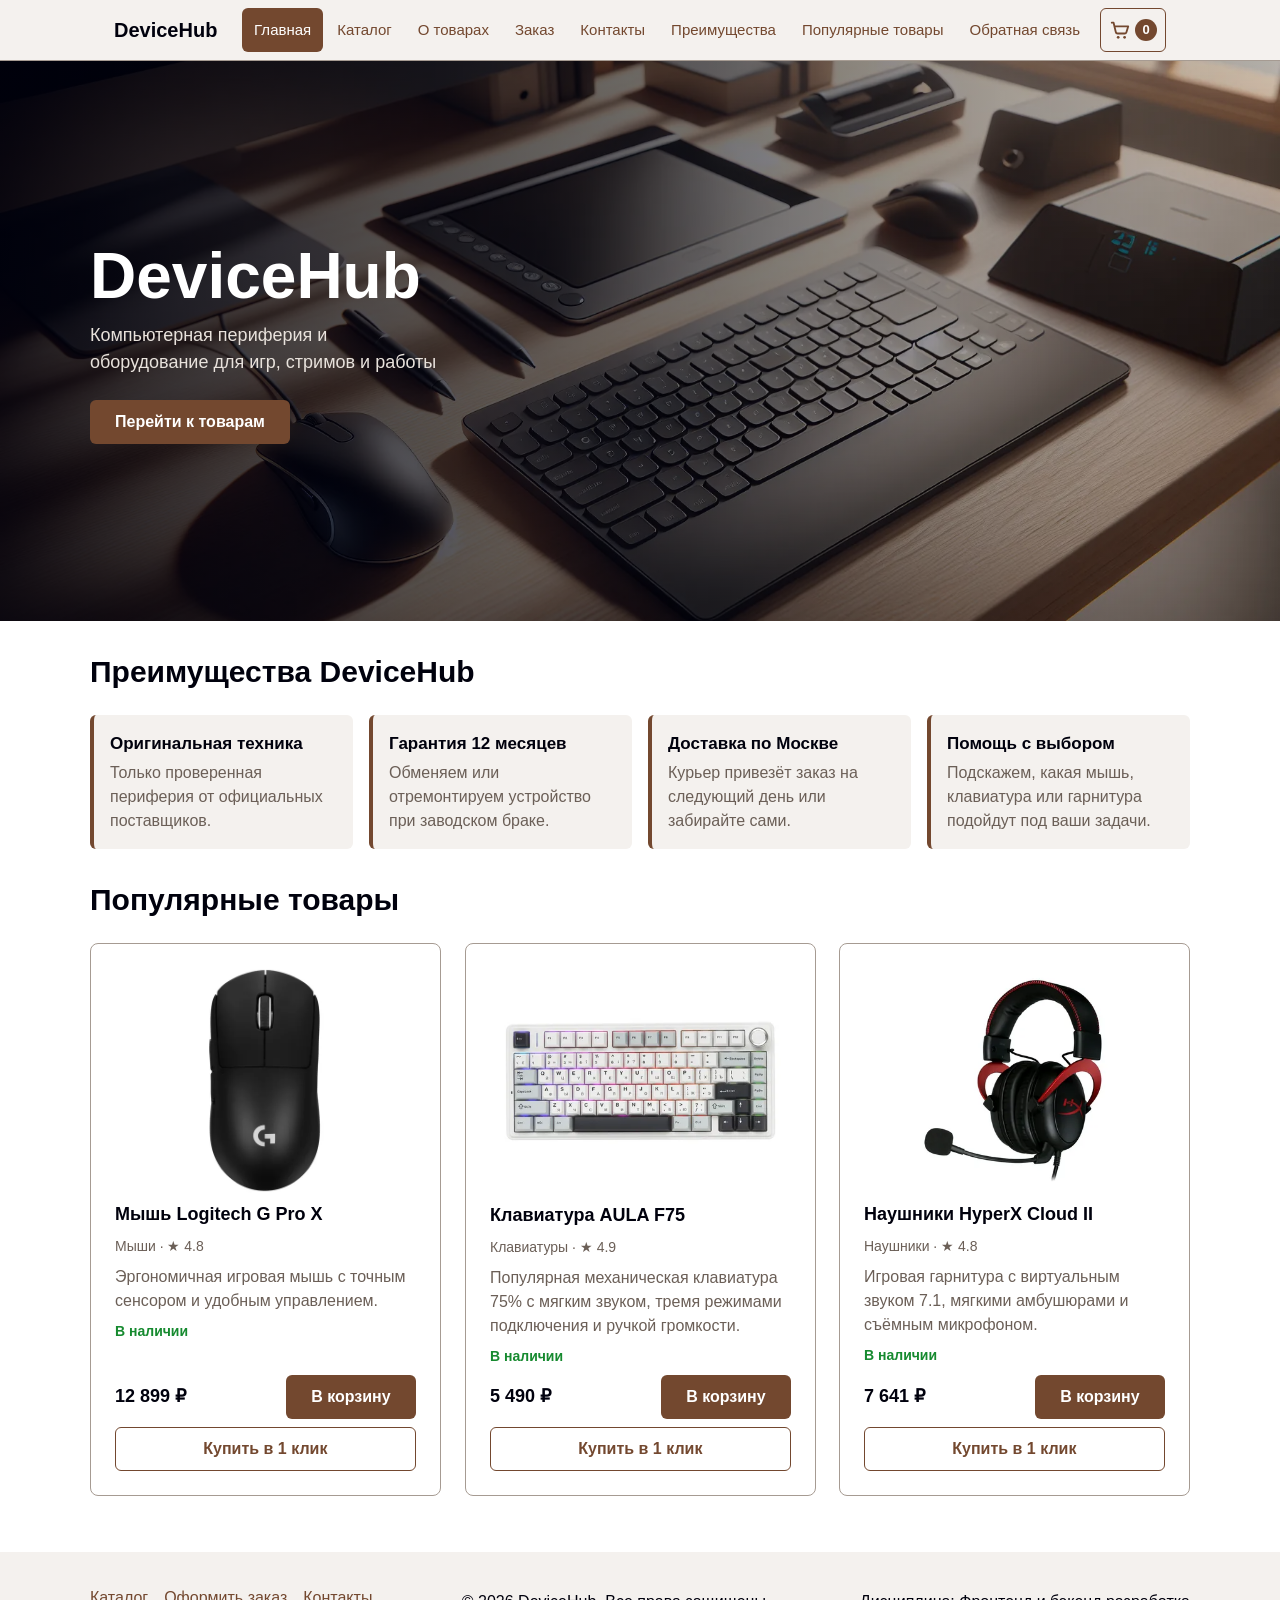
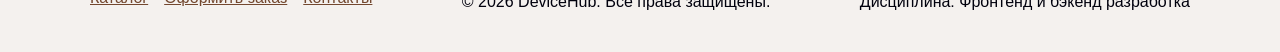
==== index.html @ 19a1bcf5 "feat: add cart page with quantity change, removal and header counter" ====
<!DOCTYPE html>
<html lang="ru">
<head>
  <meta charset="UTF-8">
  <meta name="viewport" content="width=device-width, initial-scale=1.0">
  <meta name="description" content="DeviceHub — интернет-магазин компьютерной периферии: мыши, клавиатуры, наушники и микрофоны с доставкой по Москве.">
  <meta name="color-scheme" content="light dark">
  <title>DeviceHub — компьютерная периферия</title>
  <link rel="stylesheet" href="css/style.css">
  <link rel="stylesheet" href="css/responsive.css">
  <script>document.documentElement.classList.add('js');</script>
  <script src="js/data.js" defer></script>
  <script src="js/storage.js" defer></script>
  <script src="js/utils.js" defer></script>
  <script src="js/cart.js" defer></script>
  <script src="js/catalog.js" defer></script>
  <script src="js/validation.js" defer></script>
  <script src="js/modal.js" defer></script>
  <script src="js/main.js" defer></script>
</head>

<body>
  <a class="skip-link" href="#main">Перейти к основному содержимому</a>

  <header class="site-header">
    <div class="site-header__inner">
      <a class="site-header__logo" href="index.html">DeviceHub</a>

      <div class="site-header__actions">
        <a class="header-cart" href="cart.html" aria-label="Корзина">
          <svg class="header-cart__icon" width="22" height="22" viewBox="0 0 24 24" aria-hidden="true" focusable="false">
            <path d="M3 4h2l2.4 10.2a2 2 0 0 0 2 1.6h7.7a2 2 0 0 0 1.9-1.4L21 8H6.2" fill="none" stroke="currentColor" stroke-width="2" stroke-linecap="round" stroke-linejoin="round"/>
            <circle cx="10" cy="20" r="1.5" fill="currentColor"/>
            <circle cx="17" cy="20" r="1.5" fill="currentColor"/>
          </svg>
          <span class="header-cart__text">Корзина</span>
          <span class="header-cart__count" data-cart-count>0</span>
        </a>
      </div>

      <button
        class="nav-toggle"
        type="button"
        aria-expanded="false"
        aria-controls="site-nav"
      >
        <span class="nav-toggle__icon" aria-hidden="true"></span>
        <span class="nav-toggle__text">Меню</span>
      </button>

      <nav class="site-nav" id="site-nav" aria-label="Основная навигация">
        <ul class="site-nav__list">
          <li class="site-nav__item">
            <a class="site-nav__link" href="index.html" aria-current="page">Главная</a>
          </li>
          <li class="site-nav__item">
            <a class="site-nav__link" href="catalog.html">Каталог</a>
          </li>
          <li class="site-nav__item">
            <a class="site-nav__link" href="product.html">О товарах</a>
          </li>
          <li class="site-nav__item">
            <a class="site-nav__link" href="order.html">Заказ</a>
          </li>
          <li class="site-nav__item">
            <a class="site-nav__link" href="contacts.html">Контакты</a>
          </li>
          <li class="site-nav__item">
            <a class="site-nav__link" href="index.html#advantages">Преимущества</a>
          </li>
          <li class="site-nav__item">
            <a class="site-nav__link" href="index.html#popular">Популярные товары</a>
          </li>
          <li class="site-nav__item">
            <a class="site-nav__link" href="contacts.html#feedback">Обратная связь</a>
          </li>
        </ul>
      </nav>
    </div>
  </header>

  <main id="main" tabindex="-1">
    <section class="hero" aria-labelledby="hero-title">
      <picture class="hero__media">
        <source media="(min-width: 1280px)" srcset="images/hero-1792.webp">
        <source media="(min-width: 768px)" srcset="images/hero-1280.webp">
        <img
          src="images/hero-768.webp"
          width="768"
          height="439"
          alt=""
          fetchpriority="high"
        >
      </picture>

      <div class="hero__inner">
        <h1 class="hero__title" id="hero-title">DeviceHub</h1>
        <p class="hero__text">Компьютерная периферия и оборудование для игр, стримов и работы</p>
        <a class="button button--primary hero__button" href="#popular">Перейти к товарам</a>
      </div>
    </section>

    <section class="section" id="advantages" aria-labelledby="advantages-title">
      <h2 id="advantages-title">Преимущества DeviceHub</h2>
      <ul class="advantages">
        <li class="advantages__item">
          <h3 class="advantages__title">Оригинальная техника</h3>
          <p class="advantages__text">Только проверенная периферия от официальных поставщиков.</p>
        </li>
        <li class="advantages__item">
          <h3 class="advantages__title">Гарантия 12 месяцев</h3>
          <p class="advantages__text">Обменяем или отремонтируем устройство при заводском браке.</p>
        </li>
        <li class="advantages__item">
          <h3 class="advantages__title">Доставка по Москве</h3>
          <p class="advantages__text">Курьер привезёт заказ на следующий день или забирайте сами.</p>
        </li>
        <li class="advantages__item">
          <h3 class="advantages__title">Помощь с выбором</h3>
          <p class="advantages__text">Подскажем, какая мышь, клавиатура или гарнитура подойдут под ваши задачи.</p>
        </li>
      </ul>
    </section>

    <section class="section" id="popular" aria-labelledby="popular-title">
      <h2 id="popular-title">Популярные товары</h2>
      <ul class="products-grid" data-popular-container></ul>
      <noscript>
        <p>Для вывода товаров включите JavaScript. Все товары есть в <a href="catalog.html">каталоге</a>.</p>
      </noscript>
    </section>

    <p class="success-message" id="success-message" role="status" hidden>
      Заявка успешно отправлена! Мы свяжемся с вами для подтверждения.
    </p>
  </main>

  <footer class="site-footer">
    <div class="site-footer__inner">
      <nav aria-label="Навигация в подвале">
        <ul class="site-footer__nav">
          <li><a href="catalog.html">Каталог</a></li>
          <li><a href="order.html">Оформить заказ</a></li>
          <li><a href="contacts.html">Контакты</a></li>
        </ul>
      </nav>
      <p>&copy; 2026 DeviceHub. Все права защищены.</p>
      <p>Дисциплина: Фронтенд и бэкенд разработка</p>
    </div>
  </footer>

  <dialog class="order-dialog" id="order-dialog" aria-labelledby="order-dialog-title">
    <div class="order-dialog__header">
      <h2 class="order-dialog__title" id="order-dialog-title">Оформление заявки</h2>
      <button class="order-dialog__close" type="button" data-close-dialog aria-label="Закрыть окно заявки">&times;</button>
    </div>
    <p class="order-dialog__product" id="order-dialog-product" aria-live="polite"></p>

    <form class="order-form" id="order-form" action="#" method="post" novalidate>
      <input id="selected-product" name="selected-product" type="hidden">
      <div class="order-form__grid">
        <div class="order-form__field">
          <label class="order-form__label" for="dlg-name">Имя <span class="order-form__required" aria-hidden="true">*</span></label>
          <input class="order-form__input" id="dlg-name" name="name" type="text" minlength="2" autocomplete="given-name" required>
        </div>
        <div class="order-form__field">
          <label class="order-form__label" for="dlg-email">E-mail <span class="order-form__required" aria-hidden="true">*</span></label>
          <input class="order-form__input" id="dlg-email" name="email" type="email" placeholder="example@mail.ru" autocomplete="email" required>
        </div>
        <div class="order-form__field">
          <label class="order-form__label" for="dlg-phone">Телефон <span class="order-form__required" aria-hidden="true">*</span></label>
          <input class="order-form__input" id="dlg-phone" name="phone" type="tel" inputmode="tel" placeholder="+7 (900) 000-00-00" pattern="^\+7 \(\d{3}\) \d{3}-\d{2}-\d{2}$" autocomplete="tel" aria-describedby="dlg-phone-hint" required>
          <small class="order-form__hint" id="dlg-phone-hint">Формат: +7 (900) 000-00-00</small>
        </div>
        <div class="order-form__field">
          <label class="order-form__label" for="dlg-date">Дата связи</label>
          <input class="order-form__input" id="dlg-date" name="date" type="date">
        </div>
        <div class="order-form__field order-form__field--wide">
          <label class="order-form__label" for="dlg-topic">Тема заявки <span class="order-form__required" aria-hidden="true">*</span></label>
          <select class="order-form__select" id="dlg-topic" name="topic" required>
            <option value="">Выберите тему</option>
            <option value="product">Заказ товара</option>
            <option value="consultation">Консультация</option>
            <option value="delivery">Доставка</option>
          </select>
        </div>
        <div class="order-form__field order-form__field--wide">
          <label class="order-form__label" for="dlg-comment">Комментарий</label>
          <textarea class="order-form__textarea" id="dlg-comment" name="comment" rows="4" placeholder="Укажите дополнительную информацию"></textarea>
        </div>
        <div class="order-form__field order-form__field--checkbox order-form__field--wide">
          <label class="order-form__label order-form__label--checkbox" for="dlg-agreement">
            <input class="order-form__checkbox" id="dlg-agreement" name="agreement" type="checkbox" required>
            <span>Я согласен на обработку персональных данных</span>
          </label>
        </div>
      </div>
      <div class="order-form__actions">
        <button class="button button--secondary" type="button" data-close-dialog>Закрыть</button>
        <button class="button button--primary" type="submit">Отправить заявку</button>
      </div>
    </form>
  </dialog>
</body>
</html>
---- css/style.css ----
/* ===============================
   1. Переменные проекта
   =============================== */
:root {
  --color-bg: #ffffff;
  --color-text: #00010D;
  --color-muted: #6b5f57;         
  --color-primary: #73482F;        
  --color-primary-dark: #40241A;
  --color-on-primary: #ffffff;
  --color-border: #A69B92;          
  --color-border-strong: #7f746c;   
  --color-surface: #f4f1ee;
  --color-surface-accent: #ebe5df;
  --color-media-bg: #ffffff;        
  --color-dark: #00010D;
  --color-danger: #b00020;
  --color-success: #168a2f;
  --color-success-bg: #eefaf0;
  --color-focus: #73482F;
  --color-white: #ffffff;

  --space-xs: 4px;
  --space-sm: 8px;
  --space-md: 16px;
  --space-lg: 24px;
  --space-xl: 32px;
  --space-2xl: 48px;

  --radius-sm: 6px;
  --radius-md: 8px;
  --radius-lg: 12px;

  --container-width: 1100px;
  --page-padding: var(--space-md);
  --header-offset: 72px;
  --tap-size: 44px;                 

  --font-size-base: 16px;
  --font-size-h1: clamp(1.75rem, 1.2rem + 2.6vw, 2.75rem);
  --font-size-h2: clamp(1.35rem, 1.1rem + 1.2vw, 1.875rem);
  --font-size-hero: clamp(2.25rem, 1.4rem + 4.5vw, 4rem);
}

/* ===============================
   2. Базовые стили
   =============================== */
*,
*::before,
*::after {
  box-sizing: border-box;
}

html {
  scroll-behavior: smooth;
  scroll-padding-top: var(--header-offset);
  -webkit-text-size-adjust: 100%;
  text-size-adjust: 100%;
}

body {
  margin: 0;
  min-height: 100vh;
  display: flex;
  flex-direction: column;
  font-family: Arial, sans-serif;
  font-size: var(--font-size-base);
  line-height: 1.5;
  color: var(--color-text);
  background-color: var(--color-bg);
  overflow-wrap: break-word;
}

img,
video {
  max-width: 100%;
  height: auto;
}

h1 {
  font-size: var(--font-size-h1);
  line-height: 1.2;
}

h2 {
  font-size: var(--font-size-h2);
  line-height: 1.25;
}

main {
  flex: 1 0 auto;
  padding: var(--page-padding);
}

main:focus {
  outline: none;
}

.visually-hidden {
  position: absolute !important;
  width: 1px;
  height: 1px;
  margin: -1px;
  padding: 0;
  overflow: hidden;
  clip: rect(0 0 0 0);
  white-space: nowrap;
  border: 0;
}

/* ===============================
   3. Ссылка пропуска навигации
   =============================== */
.skip-link {
  position: absolute;
  top: var(--space-sm);
  left: var(--space-sm);
  z-index: 100;
  padding: var(--space-sm) var(--space-md);
  color: var(--color-on-primary);
  background-color: var(--color-primary);
  border-radius: var(--radius-sm);
  transform: translateY(-200%);
  transition: transform 0.2s ease;
}

.skip-link:focus {
  color: var(--color-on-primary);
  transform: translateY(0);
}

/* ===============================
   4. Шапка и навигация
   =============================== */
.site-header {
  position: sticky;
  top: 0;
  z-index: 10;
  background-color: var(--color-surface);
  border-bottom: 1px solid var(--color-border);
}

.site-header__inner {
  max-width: var(--container-width);
  margin: 0 auto;
  padding: var(--space-sm) var(--page-padding);
  display: flex;
  flex-wrap: wrap;
  align-items: center;
  justify-content: space-between;
  gap: var(--space-sm);
}

.site-header__logo {
  display: inline-flex;
  align-items: center;
  min-height: var(--tap-size);
  font-size: 1.25rem;
  font-weight: 700;
  color: var(--color-text);
  text-decoration: none;
}

.nav-toggle {
  display: none;
  align-items: center;
  gap: var(--space-sm);
  min-width: var(--tap-size);
  min-height: var(--tap-size);
  padding: var(--space-sm) var(--space-md);
  border: 1px solid var(--color-primary);
  border-radius: var(--radius-sm);
  font: inherit;
  color: var(--color-primary);
  background-color: transparent;
  cursor: pointer;
}

.js .nav-toggle {
  display: inline-flex;
}

.nav-toggle__icon,
.nav-toggle__icon::before,
.nav-toggle__icon::after {
  display: block;
  width: 20px;
  height: 2px;
  background-color: currentColor;
  border-radius: 2px;
  transition: transform 0.2s ease, opacity 0.2s ease;
}

.nav-toggle__icon {
  position: relative;
}

.nav-toggle__icon::before,
.nav-toggle__icon::after {
  content: "";
  position: absolute;
  left: 0;
}

.nav-toggle__icon::before {
  top: -6px;
}

.nav-toggle__icon::after {
  top: 6px;
}

.nav-toggle[aria-expanded="true"] .nav-toggle__icon {
  background-color: transparent;
}

.nav-toggle[aria-expanded="true"] .nav-toggle__icon::before {
  transform: translateY(6px) rotate(45deg);
}

.nav-toggle[aria-expanded="true"] .nav-toggle__icon::after {
  transform: translateY(-6px) rotate(-45deg);
}

.site-nav {
  flex-basis: 100%;
}

.js .site-nav {
  display: none;
}

.js .site-nav--open {
  display: block;
}

.site-nav__list {
  display: flex;
  flex-direction: column;
  gap: var(--space-xs);
  margin: 0;
  padding: 0 0 var(--space-sm);
  list-style: none;
}

.site-nav__item {
  margin: 0;
}

.site-nav__link {
  display: flex;
  align-items: center;
  min-height: var(--tap-size);
  padding: var(--space-sm) var(--space-md);
  color: var(--color-primary);
  text-decoration: none;
  border-radius: var(--radius-sm);
}

.site-nav__link:hover {
  color: var(--color-on-primary);
  background-color: var(--color-primary);
}

.site-nav__link--active,
.site-nav__link[aria-current="page"] {
  color: var(--color-on-primary);
  background-color: var(--color-primary);
}

/* ===============================
   5. Общие элементы интерфейса
   =============================== */
a {
  color: var(--color-primary);
}

a:hover {
  color: var(--color-primary-dark);
}

a:focus-visible,
button:focus-visible,
input:focus-visible,
select:focus-visible,
textarea:focus-visible,
summary:focus-visible,
[tabindex]:focus-visible {
  outline: 3px solid var(--color-focus);
  outline-offset: 3px;
}

.button {
  display: inline-flex;
  align-items: center;
  justify-content: center;
  min-height: var(--tap-size);
  padding: var(--space-sm) var(--space-lg);
  border: 1px solid transparent;
  border-radius: var(--radius-sm);
  font: inherit;
  font-weight: 700;
  text-align: center;
  text-decoration: none;
  cursor: pointer;
}

.button--primary {
  color: var(--color-on-primary);
  background-color: var(--color-primary);
}

.button--primary:hover {
  color: var(--color-on-primary);
  background-color: var(--color-primary-dark);
}

.button--secondary {
  color: var(--color-primary);
  background-color: transparent;
  border-color: var(--color-primary);
}

.button--secondary:hover {
  color: var(--color-on-primary);
  background-color: var(--color-primary);
}

.button:disabled,
.button--disabled {
  opacity: 0.6;
  cursor: not-allowed;
}

.section {
  max-width: var(--container-width);
  margin: 0 auto var(--space-xl);
}

.section h2,
.section h1 {
  margin-top: 0;
}

.section__lead {
  max-width: 65ch;
  color: var(--color-muted);
}

:target {
  outline: 2px dashed var(--color-primary);
  outline-offset: 4px;
}

/* ===============================
   6. Хлебные крошки
   =============================== */
.breadcrumbs {
  max-width: var(--container-width);
  margin: 0 auto var(--space-md);
  font-size: 14px;
  color: var(--color-muted);
}

.breadcrumbs__list {
  display: flex;
  flex-wrap: wrap;
  gap: var(--space-xs);
  margin: 0;
  padding: 0;
  list-style: none;
}

.breadcrumbs__item + .breadcrumbs__item::before {
  content: "/";
  margin-right: var(--space-xs);
  color: var(--color-muted);
}

.breadcrumbs__link {
  color: var(--color-primary);
}

/* ===============================
   7. Hero-блок
   =============================== */
.hero {
  position: relative;
  isolation: isolate;
  display: flex;
  flex-direction: column;
  justify-content: center;
  align-items: flex-start;
  min-height: 360px;
  margin: calc(-1 * var(--page-padding)) calc(-1 * var(--page-padding)) var(--space-xl);
  padding: var(--space-xl) var(--page-padding);
  overflow: hidden;
  color: var(--color-white);
  background-color: var(--color-dark);
}

.hero__media,
.hero__media img {
  position: absolute;
  inset: 0;
  z-index: -2;
  width: 100%;
  height: 100%;
}

.hero__media img {
  object-fit: cover;
  object-position: center;
}

.hero::after {
  content: "";
  position: absolute;
  inset: 0;
  z-index: -1;
  background: linear-gradient(180deg, rgba(0, 1, 13, 0.82) 0%, rgba(0, 1, 13, 0.6) 100%);
}

.hero__inner {
  width: 100%;
  max-width: var(--container-width);
  margin: 0 auto;
}

.hero__title {
  margin: 0 0 var(--space-sm);
  font-size: var(--font-size-hero);
  color: var(--color-white);
}

.hero__text {
  max-width: 36ch;
  margin: 0 0 var(--space-lg);
  font-size: 1.125rem;
  color: #e8e2dc;
}

.hero__button {
  width: 100%;
}

/* ===============================
   8. Преимущества
   =============================== */
.advantages {
  display: grid;
  grid-template-columns: 1fr;
  gap: var(--space-md);
  margin: 0;
  padding: 0;
  list-style: none;
}

.advantages__item {
  padding: var(--space-md);
  border-left: 4px solid var(--color-primary);
  border-radius: var(--radius-sm);
  background-color: var(--color-surface);
}

.advantages__title {
  margin: 0 0 var(--space-xs);
  font-size: 1.0625rem;
}

.advantages__text {
  margin: 0;
  color: var(--color-muted);
}

/* ===============================
   9. Карточки товаров
   =============================== */
.products-grid {
  display: grid;
  grid-template-columns: 1fr;
  gap: var(--space-lg);
  margin: 0;
  padding: 0;
  list-style: none;
}

.products-grid__item {
  display: flex;
  min-width: 0;
}

.product-card {
  display: flex;
  flex-direction: column;
  gap: var(--space-sm);
  width: 100%;
  min-width: 0;
  padding: var(--space-md);
  border: 1px solid var(--color-border);
  border-radius: var(--radius-md);
  background-color: var(--color-bg);
}

.product-card:hover {
  border-color: var(--color-primary);
}

.product-card--featured {
  border-color: var(--color-primary);
}

.product-card--discount {
  border-color: var(--color-danger);
}

.product-card__image {
  display: block;
  width: 100%;
  height: auto;
  aspect-ratio: 4 / 3;
  object-fit: contain;
  border-radius: var(--radius-md);
  background-color: var(--color-media-bg);
}

.product-card__title {
  margin: 0;
  font-size: 1.125rem;
  color: var(--color-text);
  overflow-wrap: anywhere;
}

.product-card__description {
  margin: 0;
  color: var(--color-muted);
  overflow-wrap: anywhere;
}

.product-card__price {
  margin: 0;
  font-size: 1.125rem;
  font-weight: 700;
}

.product-card--discount .product-card__price {
  color: var(--color-danger);
}

.product-card__button {
  width: 100%;
  margin-top: auto;
}

.product-card__link {
  color: inherit;
  text-decoration: none;
}

.product-card__link:hover {
  color: var(--color-primary);
  text-decoration: underline;
}

.product-card__meta {
  margin: 0;
  font-size: 0.875rem;
  color: var(--color-muted);
}

.product-card__status {
  margin: 0;
  font-size: 0.875rem;
  font-weight: 700;
  color: var(--color-success);
}

.product-card__status--out {
  color: var(--color-danger);
}

/* ===============================
   10. Каталог
   =============================== */
.catalog-layout {
  max-width: var(--container-width);
  margin: 0 auto var(--space-xl);
  display: grid;
  grid-template-columns: minmax(0, 1fr);
  grid-template-areas:
    "filters"
    "products";
  gap: var(--space-lg);
}

.catalog-filters {
  grid-area: filters;
  min-width: 0;
  border: 1px solid var(--color-border);
  border-radius: var(--radius-md);
  background-color: var(--color-surface);
}

.catalog-filters__summary {
  display: flex;
  align-items: center;
  justify-content: space-between;
  min-height: var(--tap-size);
  padding: var(--space-sm) var(--space-md);
  font-size: 1.125rem;
  font-weight: 700;
  cursor: pointer;
  list-style: none;
}

.catalog-filters__summary::-webkit-details-marker {
  display: none;
}

.catalog-filters__summary::after {
  content: "+";
  font-size: 1.5rem;
  line-height: 1;
}

.catalog-filters[open] .catalog-filters__summary::after {
  content: "−";
}

.catalog-filters__body {
  padding: 0 var(--space-md) var(--space-md);
}

.catalog-products {
  grid-area: products;
  min-width: 0;
}

.catalog-products h2 {
  margin-top: 0;
}

.filters-form {
  display: grid;
  grid-template-columns: minmax(0, 1fr);
  gap: var(--space-md);
}

.filters-form fieldset {
  min-width: 0;
  margin: 0;
  padding: var(--space-md);
  border: 1px solid var(--color-border);
  border-radius: var(--radius-sm);
}

.filters-form legend {
  padding: 0 var(--space-xs);
  font-weight: 700;
}

.catalog-controls__group {
  min-width: 0;
}

.catalog-controls__label {
  display: block;
  margin-bottom: var(--space-xs);
  font-weight: 700;
}

.catalog-controls__input,
.catalog-controls__select {
  width: 100%;
  min-height: var(--tap-size);
  padding: 8px 10px;
  border: 1px solid var(--color-border-strong);
  border-radius: var(--radius-sm);
  font: inherit;
  font-size: 16px;
  color: var(--color-text);
  background-color: var(--color-bg);
}

.catalog-controls__input:hover,
.catalog-controls__select:hover {
  border-color: var(--color-primary);
}

.catalog-summary {
  margin: var(--space-sm) 0 0;
  font-weight: 700;
}

.catalog-count {
  margin: 0 0 var(--space-md);
  color: var(--color-muted);
}

.catalog-empty {
  padding: var(--space-lg);
  border: 1px dashed var(--color-border-strong);
  border-radius: var(--radius-md);
  text-align: center;
  background-color: var(--color-surface);
}

.catalog-empty[hidden] {
  display: none;
}

.catalog-empty__text {
  margin: 0;
  font-weight: 700;
}

/* ===============================
   11. Страница товара
   =============================== */
.product-details {
  max-width: var(--container-width);
  margin: 0 auto var(--space-xl);
}

.product-details__card {
  display: grid;
  grid-template-columns: minmax(0, 1fr);
  gap: var(--space-lg);
  padding: var(--space-md);
  border: 1px solid var(--color-border);
  border-radius: var(--radius-lg);
  background-color: var(--color-bg);
}

.product-details__media {
  display: flex;
  align-items: flex-start;
  justify-content: center;
  padding: var(--space-md);
  border-radius: var(--radius-md);
  background-color: var(--color-media-bg);
}

.product-details__image {
  display: block;
  width: 100%;
  max-width: 340px;
  height: auto;
  aspect-ratio: 1 / 1;
  object-fit: contain;
}

.product-details__content {
  min-width: 0;
}

.product-details__title {
  margin-top: 0;
  overflow-wrap: anywhere;
}

.product-details__description {
  color: var(--color-muted);
}

.product-details__price {
  font-size: 1.25rem;
  font-weight: 700;
}

.product-details__button {
  width: 100%;
  margin-top: var(--space-md);
}

/* ===============================
   12. Таблицы
   =============================== */

.table-wrapper {
  max-width: 100%;
  overflow-x: auto;
  -webkit-overflow-scrolling: touch;
  padding: 1px; 
}

.table-wrapper:focus-visible {
  outline: 3px solid var(--color-focus);
  outline-offset: 3px;
}

.product-specs {
  width: 100%;
  margin-top: var(--space-lg);
  border-collapse: collapse;
}

.product-specs caption {
  margin-bottom: var(--space-sm);
  font-weight: 700;
  text-align: left;
}

.product-specs th,
.product-specs td {
  padding: var(--space-sm);
  border: 1px solid var(--color-border);
  text-align: left;
  vertical-align: top;
}

.product-specs th {
  width: 40%;
  background-color: var(--color-surface);
}

.compare-table {
  width: 100%;
  min-width: 640px;
  border-collapse: collapse;
}

.compare-table caption {
  margin-bottom: var(--space-sm);
  font-weight: 700;
  text-align: left;
}

.compare-table th,
.compare-table td {
  padding: var(--space-sm) var(--space-md);
  border: 1px solid var(--color-border);
  text-align: left;
  vertical-align: top;
}

.compare-table thead th {
  color: var(--color-on-primary);
  background-color: var(--color-primary);
}

.compare-table tbody th {
  background-color: var(--color-surface);
}

/* ===============================
   13. Формы
   =============================== */
.order-form__field {
  min-width: 0;
  margin-bottom: var(--space-md);
}

.order-form__label {
  display: block;
  margin-bottom: var(--space-xs);
  font-weight: 700;
}

.order-form__required {
  color: var(--color-danger);
}

.order-form__input,
.order-form__select,
.order-form__textarea {
  width: 100%;
  min-height: var(--tap-size);
  padding: 10px 12px;
  border: 1px solid var(--color-border-strong);
  border-radius: var(--radius-sm);
  font: inherit;
  font-size: 16px;   
  color: var(--color-text);
  background-color: var(--color-bg);
}

.order-form__textarea {
  resize: vertical;
}

.order-form__input:hover,
.order-form__select:hover,
.order-form__textarea:hover {
  border-color: var(--color-primary);
}

.order-form__hint {
  display: block;
  margin-top: var(--space-xs);
  color: var(--color-muted);
}

.order-form__field--checkbox {
  display: flex;
  align-items: center;
}

.order-form__label--checkbox {
  display: flex;
  align-items: flex-start;
  gap: var(--space-sm);
  margin-bottom: 0;
  font-weight: 400;
  cursor: pointer;
}

.order-form__checkbox {
  flex-shrink: 0;
  width: 22px;
  height: 22px;
  margin: 1px 0 0;
  accent-color: var(--color-primary);
}


.order-form__actions {
  display: flex;
  flex-direction: column-reverse;
  gap: var(--space-sm);
  margin-top: var(--space-lg);
}

.order-form__actions .button {
  width: 100%;
}

.order-form--page,
.order-form--card {
  max-width: 760px;
  margin: 0 auto;
  padding: var(--space-md);
  border: 1px solid var(--color-border);
  border-radius: var(--radius-lg);
  background-color: var(--color-surface);
}

.order-form__fieldset {
  min-width: 0;
  margin: 0 0 var(--space-md);
  padding: 0;
  border: 0;
}

.order-form__legend {
  margin-bottom: var(--space-md);
  padding: 0;
  font-size: 1.125rem;
  font-weight: 700;
}

[aria-invalid="true"] {
  border-color: var(--color-danger);
  box-shadow: 0 0 0 1px var(--color-danger);
}

.form-error {
  margin: var(--space-xs) 0 0;
  font-size: 0.875rem;
  font-weight: 700;
  color: var(--color-danger);
}

.form-error:empty {
  display: none;
}

.form-message {
  margin: 0 0 var(--space-md);
  font-weight: 700;
}

.form-message:empty {
  display: none;
}

.form-message--error {
  color: var(--color-danger);
}

/* ===============================
   14. Модальное окно
   =============================== */
.order-dialog {
  width: min(100% - 24px, 560px);
  max-height: calc(100dvh - 24px);
  padding: var(--space-md);
  overflow-y: auto;
  border: none;
  border-radius: var(--radius-lg);
  color: var(--color-text);
  background-color: var(--color-bg);
}

.order-dialog::backdrop {
  background-color: rgba(0, 0, 0, 0.6);
}

.order-dialog__header {
  display: flex;
  align-items: flex-start;
  justify-content: space-between;
  gap: var(--space-md);
}

.order-dialog__title {
  margin: 0 0 var(--space-md);
}

.order-dialog__close {
  flex-shrink: 0;
  width: var(--tap-size);
  height: var(--tap-size);
  padding: 0;
  border: 1px solid var(--color-border-strong);
  border-radius: 50%;
  font-size: 1.5rem;
  line-height: 1;
  color: var(--color-text);
  background-color: transparent;
  cursor: pointer;
}

.order-dialog__product {
  margin: 0 0 var(--space-md);
  color: var(--color-muted);
}

.success-message {
  max-width: var(--container-width);
  margin: var(--space-lg) auto;
  padding: var(--space-md);
  border-left: 4px solid var(--color-success);
  color: var(--color-text);
  background-color: var(--color-success-bg);
}

.success-message[hidden] {
  display: none;
}

/* ===============================
   15. Контакты
   =============================== */
.contacts-layout {
  max-width: var(--container-width);
  margin: 0 auto var(--space-xl);
  display: grid;
  grid-template-columns: minmax(0, 1fr);
  gap: var(--space-lg);
}

.contacts-card {
  min-width: 0;
  padding: var(--space-md);
  border: 1px solid var(--color-border);
  border-radius: var(--radius-lg);
}

.contacts-card h2 {
  margin-top: 0;
}

.contacts-list {
  display: grid;
  gap: var(--space-md);
  margin: 0;
}

.contacts-list__term {
  font-weight: 700;
}

.contacts-list__value {
  margin: 0;
  overflow-wrap: anywhere;
}

.contacts-list__value a {
  display: inline-flex;
  align-items: center;
  min-height: var(--tap-size);
}

/* ===============================
   16. Подвал
   =============================== */
.site-footer {
  padding: var(--space-lg) var(--page-padding);
  background-color: var(--color-surface);
}

.site-footer__inner {
  max-width: var(--container-width);
  margin: 0 auto;
  display: flex;
  flex-direction: column;
  gap: var(--space-xs);
}

.site-footer__inner p {
  margin: 0;
}

.site-footer__nav {
  display: flex;
  flex-wrap: wrap;
  gap: 0 var(--space-md);
  margin: 0 0 var(--space-sm);
  padding: 0;
  list-style: none;
}

.site-footer__nav a {
  display: inline-flex;
  align-items: center;
  min-height: var(--tap-size);
}

/* ===============================
   17. Шапка: корзина и действия
   =============================== */
.site-header__actions {
  display: flex;
  align-items: center;
  gap: var(--space-sm);
  margin-left: auto;
}

.header-cart {
  position: relative;
  display: inline-flex;
  align-items: center;
  gap: var(--space-xs);
  min-height: var(--tap-size);
  padding: var(--space-xs) var(--space-sm);
  border: 1px solid var(--color-primary);
  border-radius: var(--radius-sm);
  color: var(--color-primary);
  font-weight: 700;
  text-decoration: none;
}

.header-cart:hover,
.header-cart[aria-current="page"] {
  color: var(--color-on-primary);
  background-color: var(--color-primary);
}

.header-cart__icon {
  flex-shrink: 0;
}

.header-cart__text {
  position: absolute;
  width: 1px;
  height: 1px;
  overflow: hidden;
  clip: rect(0 0 0 0);
  white-space: nowrap;
}

.header-cart__count {
  min-width: 22px;
  padding: 0 6px;
  border-radius: 11px;
  font-size: 0.8125rem;
  line-height: 22px;
  text-align: center;
  color: var(--color-on-primary);
  background-color: var(--color-primary);
}

.header-cart:hover .header-cart__count,
.header-cart[aria-current="page"] .header-cart__count {
  color: var(--color-primary);
  background-color: var(--color-on-primary);
}

/* ===============================
   18. Уведомления
   =============================== */
.toast {
  position: fixed;
  left: 50%;
  bottom: var(--space-lg);
  z-index: 50;
  width: max-content;
  max-width: calc(100% - 32px);
  margin: 0;
  padding: var(--space-sm) var(--space-md);
  border-radius: var(--radius-md);
  font-weight: 700;
  color: var(--color-on-primary);
  background-color: var(--color-primary-dark);
  box-shadow: 0 6px 20px rgba(0, 0, 0, 0.25);
  opacity: 0;
  pointer-events: none;
  transform: translate(-50%, 12px);
  transition: opacity 0.2s ease, transform 0.2s ease;
}

.toast:empty {
  display: none;
}

.toast--visible {
  opacity: 1;
  transform: translate(-50%, 0);
}

.product-card__quick {
  width: 100%;
}

/* ===============================
   19. Корзина
   =============================== */
.cart-empty {
  padding: var(--space-xl) var(--space-lg);
  border: 1px dashed var(--color-border-strong);
  border-radius: var(--radius-md);
  text-align: center;
  background-color: var(--color-surface);
}

.cart-empty[hidden],
.cart-content[hidden] {
  display: none;
}

.cart-empty__title {
  margin: 0 0 var(--space-sm);
  font-size: 1.25rem;
  font-weight: 700;
}

.cart-empty__text {
  margin: 0 0 var(--space-md);
  color: var(--color-muted);
}

.cart-content {
  display: grid;
  gap: var(--space-lg);
}

.cart-list {
  display: grid;
  gap: var(--space-md);
  margin: 0;
  padding: 0;
  list-style: none;
}

.cart-item {
  display: grid;
  grid-template-columns: 72px minmax(0, 1fr);
  grid-template-areas:
    "image info"
    "quantity total"
    "remove remove";
  align-items: center;
  gap: var(--space-sm) var(--space-md);
  padding: var(--space-md);
  border: 1px solid var(--color-border);
  border-radius: var(--radius-md);
}

.cart-item__image {
  grid-area: image;
  width: 72px;
  height: 72px;
  object-fit: contain;
  border-radius: var(--radius-sm);
  background-color: var(--color-media-bg);
}

.cart-item__info {
  grid-area: info;
  min-width: 0;
}

.cart-item__title {
  margin: 0 0 var(--space-xs);
  font-size: 1rem;
}

.cart-item__link {
  color: var(--color-text);
  text-decoration: none;
}

.cart-item__link:hover {
  color: var(--color-primary);
  text-decoration: underline;
}

.cart-item__price {
  margin: 0;
  color: var(--color-muted);
}

.cart-item__total {
  grid-area: total;
  margin: 0;
  font-size: 1.125rem;
  font-weight: 700;
  text-align: right;
}

.cart-item__remove {
  grid-area: remove;
  justify-self: start;
  min-height: var(--tap-size);
  padding: var(--space-xs) 0;
  border: none;
  font: inherit;
  color: var(--color-danger);
  text-decoration: underline;
  background: none;
  cursor: pointer;
}

.quantity {
  grid-area: quantity;
  display: inline-flex;
  align-items: center;
  width: max-content;
  border: 1px solid var(--color-border-strong);
  border-radius: var(--radius-sm);
}

.quantity__button {
  width: var(--tap-size);
  height: var(--tap-size);
  border: none;
  font: inherit;
  font-size: 1.25rem;
  color: var(--color-primary);
  background: none;
  cursor: pointer;
}

.quantity__button:disabled {
  opacity: 0.4;
  cursor: not-allowed;
}

.quantity__input {
  width: 48px;
  height: var(--tap-size);
  border: none;
  border-inline: 1px solid var(--color-border);
  font: inherit;
  font-size: 16px;
  text-align: center;
  color: var(--color-text);
  background-color: var(--color-bg);
  -moz-appearance: textfield;
  appearance: textfield;
}

.quantity__input::-webkit-inner-spin-button,
.quantity__input::-webkit-outer-spin-button {
  margin: 0;
  -webkit-appearance: none;
}

.cart-summary {
  align-self: start;
  padding: var(--space-md);
  border: 1px solid var(--color-border);
  border-radius: var(--radius-md);
  background-color: var(--color-surface);
}

.cart-summary__title {
  margin: 0 0 var(--space-md);
  font-size: 1.25rem;
}

.cart-summary__list {
  margin: 0 0 var(--space-md);
}

.cart-summary__row {
  display: flex;
  justify-content: space-between;
  gap: var(--space-md);
  padding: var(--space-xs) 0;
}

.cart-summary__row dt,
.cart-summary__row dd {
  margin: 0;
}

.cart-summary__row dd {
  font-weight: 700;
  text-align: right;
}

.cart-summary__row--total {
  margin-top: var(--space-xs);
  padding-top: var(--space-sm);
  border-top: 1px solid var(--color-border);
  font-size: 1.25rem;
}

.cart-summary__button {
  width: 100%;
  margin-top: var(--space-sm);
}
---- css/responsive.css ----
/* ===============================
   480px+ — крупный смартфон
   =============================== */
@media (min-width: 480px) {
  .hero__button {
    width: auto;
  }

  .advantages {
    grid-template-columns: repeat(2, minmax(0, 1fr));
  }

  .order-form__actions {
    flex-direction: row;
    flex-wrap: wrap;
    justify-content: flex-end;
  }

  .order-form__actions .button {
    width: auto;
  }

  .product-details__button {
    width: auto;
  }
}

/* ===============================
   768px+ — планшет
   =============================== */
@media (min-width: 768px) {
  :root {
    --page-padding: var(--space-lg);
  }

  .hero {
    min-height: 440px;
    padding-block: var(--space-2xl);
  }

  .hero::after {
    background: linear-gradient(90deg, rgba(0, 1, 13, 0.85) 0%, rgba(0, 1, 13, 0.55) 55%, rgba(64, 36, 26, 0.25) 100%);
  }


  .products-grid {
    grid-template-columns: repeat(2, minmax(0, 1fr));
  }

  .product-card {
    padding: var(--space-lg);
  }


  .product-details__card {
    grid-template-columns: minmax(0, 280px) minmax(0, 1fr);
    gap: var(--space-xl);
    padding: var(--space-lg);
  }


  .order-form--page,
  .order-form--card {
    padding: var(--space-lg);
  }

  .order-form__grid {
    display: grid;
    grid-template-columns: repeat(2, minmax(0, 1fr));
    column-gap: var(--space-lg);
  }

  .order-form__field--wide {
    grid-column: 1 / -1;
  }

  .order-dialog {
    padding: var(--space-lg);
  }

 
  .filters-form {
    grid-template-columns: repeat(3, minmax(0, 1fr));
    align-items: end;
  }

  .filters-form .button {
    grid-column: 1 / -1;
    justify-self: start;
    width: auto;
  }

 
  .cart-item {
    grid-template-columns: 96px minmax(0, 1fr) auto 110px auto;
    grid-template-areas: "image info quantity total remove";
  }

  .cart-item__image {
    width: 96px;
    height: 96px;
  }

  .cart-item__remove {
    justify-self: end;
  }

  .contacts-layout {
    grid-template-columns: minmax(0, 2fr) minmax(0, 3fr);
    align-items: start;
  }

  .contacts-card {
    padding: var(--space-lg);
  }


  .site-footer__inner {
    flex-direction: row;
    flex-wrap: wrap;
    justify-content: space-between;
    align-items: center;
    column-gap: var(--space-lg);
  }

  .site-footer__nav {
    flex-basis: 100%;
  }
}

/* ===============================
   1024px+ — desktop
   =============================== */
@media (min-width: 1024px) {
  :root {
    --header-offset: 80px;
  }

 
  .js .nav-toggle {
    display: none;
  }

  .site-nav,
  .js .site-nav {
    display: block;
    flex-basis: auto;
  }

  .site-header__inner {
    flex-wrap: nowrap;
    padding-block: var(--space-sm);
  }

  .site-nav {
    order: 1;
    margin-left: auto;
  }

  .site-header__actions {
    order: 2;
    margin-left: 0;
  }

  .cart-content {
    grid-template-columns: minmax(0, 1fr) 300px;
    align-items: start;
  }

  .cart-summary {
    position: sticky;
    top: calc(var(--header-offset) + var(--space-md));
  }

  .site-nav__list {
    flex-direction: row;
    flex-wrap: wrap;
    justify-content: flex-end;
    padding: 0;
    gap: 2px;
  }

  .site-nav__link {
    padding: var(--space-xs) 10px;
    font-size: 15px;
  }

  .hero {
    min-height: 500px;
  }

  .advantages {
    grid-template-columns: repeat(4, minmax(0, 1fr));
  }

  .products-grid {
    grid-template-columns: repeat(3, minmax(0, 1fr));
  }

  
  .catalog-layout {
    grid-template-columns: 260px minmax(0, 1fr);
    grid-template-areas: "filters products";
    align-items: start;
  }


  .catalog-filters {
    position: sticky;
    top: calc(var(--header-offset) + var(--space-md));
  }

  .filters-form {
    grid-template-columns: minmax(0, 1fr);
  }

  .filters-form .button {
    width: 100%;
  }


  .catalog-products .products-grid {
    grid-template-columns: repeat(2, minmax(0, 1fr));
  }

  .product-details__card {
    grid-template-columns: minmax(0, 360px) minmax(0, 1fr);
  }
}

/* ===============================
   1280px+ — широкий desktop
   =============================== */
@media (min-width: 1280px) {
  .site-nav__link {
    padding: var(--space-sm) 12px;
  }

  .catalog-products .products-grid {
    grid-template-columns: repeat(3, minmax(0, 1fr));
  }

  .hero {
    min-height: 560px;
  }
}

/* ===============================
   Низкий экран (телефон в альбомной ориентации):
   шапка не закрепляется, чтобы не съедать высоту
   =============================== */
@media (max-height: 500px) and (orientation: landscape) {
  .site-header {
    position: static;
  }

  html {
    scroll-padding-top: 0;
  }

  .hero {
    min-height: 0;
  }

  .catalog-filters {
    position: static;
  }
}

/* ===============================
   Доработка: фильтр каталога на desktop всегда раскрыт
   (на мобильном он свёрнут в <details>)
   =============================== */
@media (min-width: 1024px) {
  .catalog-filters__summary {
    pointer-events: none;
    cursor: default;
  }

  .catalog-filters__summary::after {
    display: none;
  }
}

/* ===============================
   Доработка: таблица сравнения в виде карточек на мобильном.
   Каждая строка становится карточкой, подписи колонок берутся
   из атрибута data-label.
   =============================== */
@media (max-width: 599px) {
  .compare-table {
    min-width: 0;
  }

  .compare-table thead {
    position: absolute;
    width: 1px;
    height: 1px;
    overflow: hidden;
    clip: rect(0 0 0 0);
    white-space: nowrap;
  }

  .compare-table,
  .compare-table tbody,
  .compare-table tr,
  .compare-table th,
  .compare-table td {
    display: block;
    width: 100%;
  }

  .compare-table caption {
    display: block;
    width: 100%;
  }

  .compare-table tr {
    margin-bottom: var(--space-md);
    border: 1px solid var(--color-border);
    border-radius: var(--radius-md);
    overflow: hidden;
  }

  .compare-table th,
  .compare-table td {
    border: 0;
    border-bottom: 1px solid var(--color-surface-accent);
  }

  .compare-table tbody th {
    color: var(--color-on-primary);
    background-color: var(--color-primary);
  }

  .compare-table td {
    display: grid;
    grid-template-columns: minmax(0, 2fr) minmax(0, 3fr);
    gap: var(--space-sm);
  }

  .compare-table td::before {
    content: attr(data-label);
    font-weight: 700;
    color: var(--color-muted);
  }

  .compare-table td:last-child {
    border-bottom: 0;
  }
}

/* ===============================
   Доработка: container queries — карточка товара
   перестраивается по ширине своей колонки, а не всего экрана
   =============================== */
.products-grid__item {
  container-type: inline-size;
  container-name: card;
}

@container card (min-width: 300px) {
  .product-card__footer {
    display: flex;
    align-items: center;
    justify-content: space-between;
    gap: var(--space-sm);
    margin-top: auto;
  }

  .product-card__footer .product-card__button {
    width: auto;
    margin-top: 0;
  }
}

/* ===============================
   Доработка: тёмная тема по настройке системы
   =============================== */
@media (prefers-color-scheme: dark) {
  :root {
    color-scheme: dark;
    --color-bg: #1a1412;
    --color-text: #f2ece7;
    --color-muted: #b8aca3;
    --color-primary: #d9b49b;
    --color-primary-dark: #f0d4c0;
    --color-on-primary: #1a1412;
    --color-border: #5a4d45;
    --color-border-strong: #8f8178;
    --color-surface: #231b18;
    --color-surface-accent: #2e2420;
    --color-media-bg: #ffffff;
    --color-danger: #ff8a8a;
    --color-success: #6fd38a;
    --color-success-bg: #17301e;
    --color-focus: #f0d4c0;
  }

  .order-dialog::backdrop {
    background-color: rgba(0, 0, 0, 0.75);
  }
}

/* ===============================
   Доработка: уменьшение анимаций по настройке системы
   =============================== */
@media (prefers-reduced-motion: reduce) {
  html {
    scroll-behavior: auto;
  }

  *,
  *::before,
  *::after {
    transition-duration: 0.01ms !important;
    animation-duration: 0.01ms !important;
    animation-iteration-count: 1 !important;
  }
}

/* ===============================
   Доработка: режим повышенной контрастности (Windows)
   =============================== */
@media (forced-colors: active) {
  .button,
  .nav-toggle,
  .product-card {
    border: 1px solid ButtonText;
  }
}
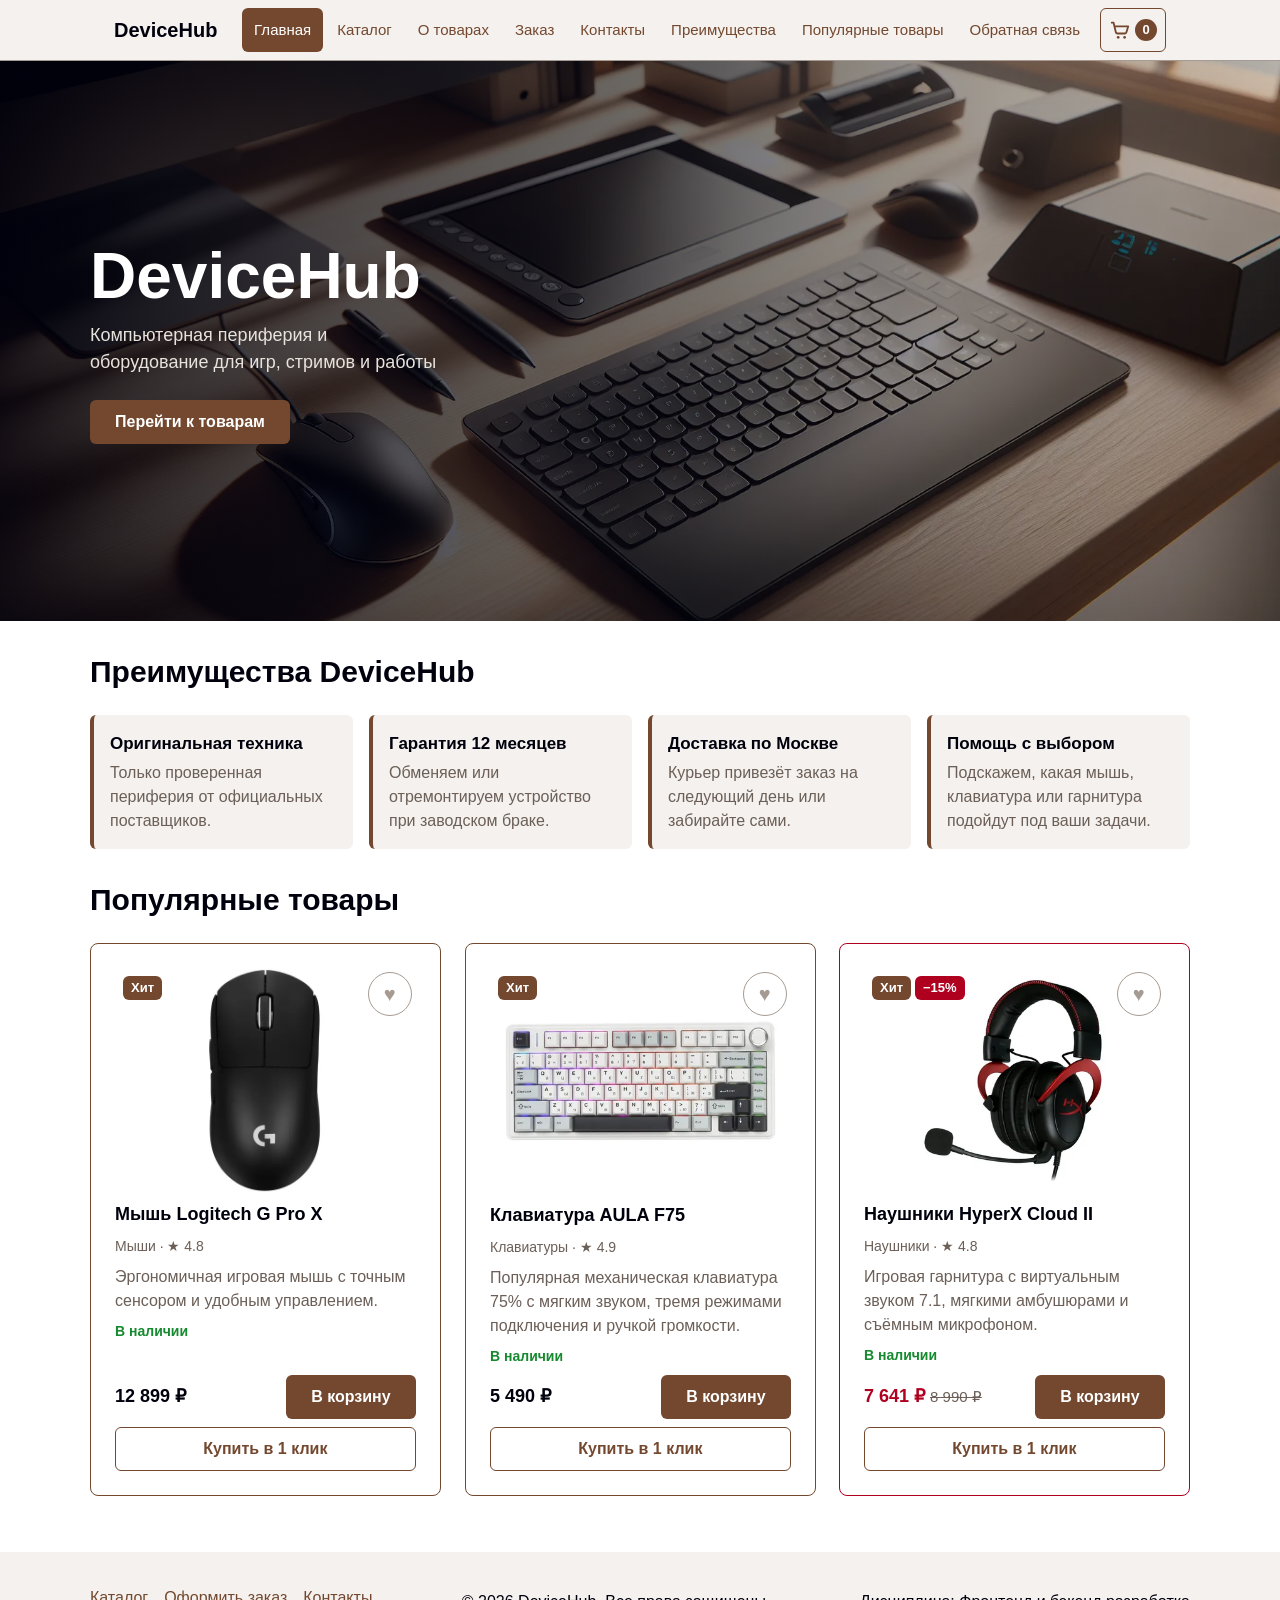
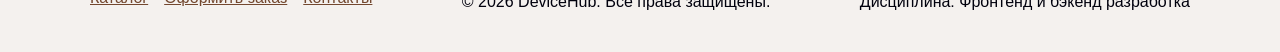
==== commit 694b06d9: "feat: add favorites, product badges and old price on cards" ====
--- a/index.html
+++ b/index.html
@@ -12,6 +12,7 @@
   <script src="js/data.js" defer></script>
   <script src="js/storage.js" defer></script>
   <script src="js/utils.js" defer></script>
+  <script src="js/favorites.js" defer></script>
   <script src="js/cart.js" defer></script>
   <script src="js/catalog.js" defer></script>
   <script src="js/validation.js" defer></script>
--- a/css/style.css
+++ b/css/style.css
@@ -1408,8 +1408,175 @@
   font-size: 1.25rem;
 }
 
+.cart-summary__row[hidden] {
+  display: none;
+}
+
+.cart-summary__row--discount dd {
+  color: var(--color-success);
+}
+
+.promo-form {
+  margin-bottom: var(--space-md);
+}
+
+.promo-form__label {
+  display: block;
+  margin-bottom: var(--space-xs);
+  font-weight: 700;
+}
+
+.promo-form__row {
+  display: flex;
+  gap: var(--space-sm);
+}
+
+.promo-form__input {
+  flex: 1;
+  min-width: 0;
+  min-height: var(--tap-size);
+  padding: 8px 10px;
+  border: 1px solid var(--color-border-strong);
+  border-radius: var(--radius-sm);
+  font: inherit;
+  font-size: 16px;
+  text-transform: uppercase;
+  color: var(--color-text);
+  background-color: var(--color-bg);
+}
+
+.promo-form__input::placeholder {
+  text-transform: none;
+}
+
+.promo-form__button {
+  padding-inline: var(--space-md);
+}
+
+.promo-form__message {
+  margin: var(--space-xs) 0 0;
+  font-size: 0.875rem;
+  font-weight: 700;
+  color: var(--color-success);
+}
+
+.promo-form__message:empty {
+  display: none;
+}
+
+.promo-form__message--error {
+  color: var(--color-danger);
+}
+
+.promo-form__remove {
+  min-height: 32px;
+  padding: 0;
+  border: none;
+  font: inherit;
+  font-size: 0.875rem;
+  color: var(--color-primary);
+  text-decoration: underline;
+  background: none;
+  cursor: pointer;
+}
+
+.promo-form__remove[hidden] {
+  display: none;
+}
+
 .cart-summary__button {
   width: 100%;
   margin-top: var(--space-sm);
 }
 
+/* ===============================
+   20. Карточка товара: метки, избранное, старая цена
+   =============================== */
+.product-card__media {
+  position: relative;
+}
+
+.product-card__badges {
+  position: absolute;
+  top: var(--space-sm);
+  left: var(--space-sm);
+  display: flex;
+  flex-wrap: wrap;
+  gap: var(--space-xs);
+  margin: 0;
+  padding: 0;
+  list-style: none;
+}
+
+.badge {
+  padding: 2px var(--space-sm);
+  border-radius: var(--radius-sm);
+  font-size: 0.8125rem;
+  font-weight: 700;
+  color: #ffffff;
+}
+
+.badge--popular {
+  background-color: #73482F;
+}
+
+.badge--discount {
+  background-color: #b00020;
+}
+
+.product-card--out .product-card__image {
+  opacity: 0.55;
+}
+
+.favorite-button {
+  position: absolute;
+  top: var(--space-xs);
+  right: var(--space-xs);
+  display: inline-flex;
+  align-items: center;
+  justify-content: center;
+  width: var(--tap-size);
+  height: var(--tap-size);
+  padding: 0;
+  border: 1px solid #A69B92;
+  border-radius: 50%;
+  font-size: 1.25rem;
+  line-height: 1;
+  color: #A69B92;
+  background-color: rgba(255, 255, 255, 0.9);
+  cursor: pointer;
+}
+
+.favorite-button:hover {
+  color: #b00020;
+  border-color: #b00020;
+}
+
+.favorite-button--active {
+  color: #ffffff;
+  border-color: #b00020;
+  background-color: #b00020;
+}
+
+.favorite-button--active:hover {
+  color: #ffffff;
+}
+
+.product-card__price-current {
+  font-weight: 700;
+}
+
+.product-card__price-old {
+  font-size: 0.9375rem;
+  font-weight: 400;
+  color: var(--color-muted);
+}
+
+.favorites-empty {
+  color: var(--color-muted);
+}
+
+.favorites-empty[hidden] {
+  display: none;
+}
+
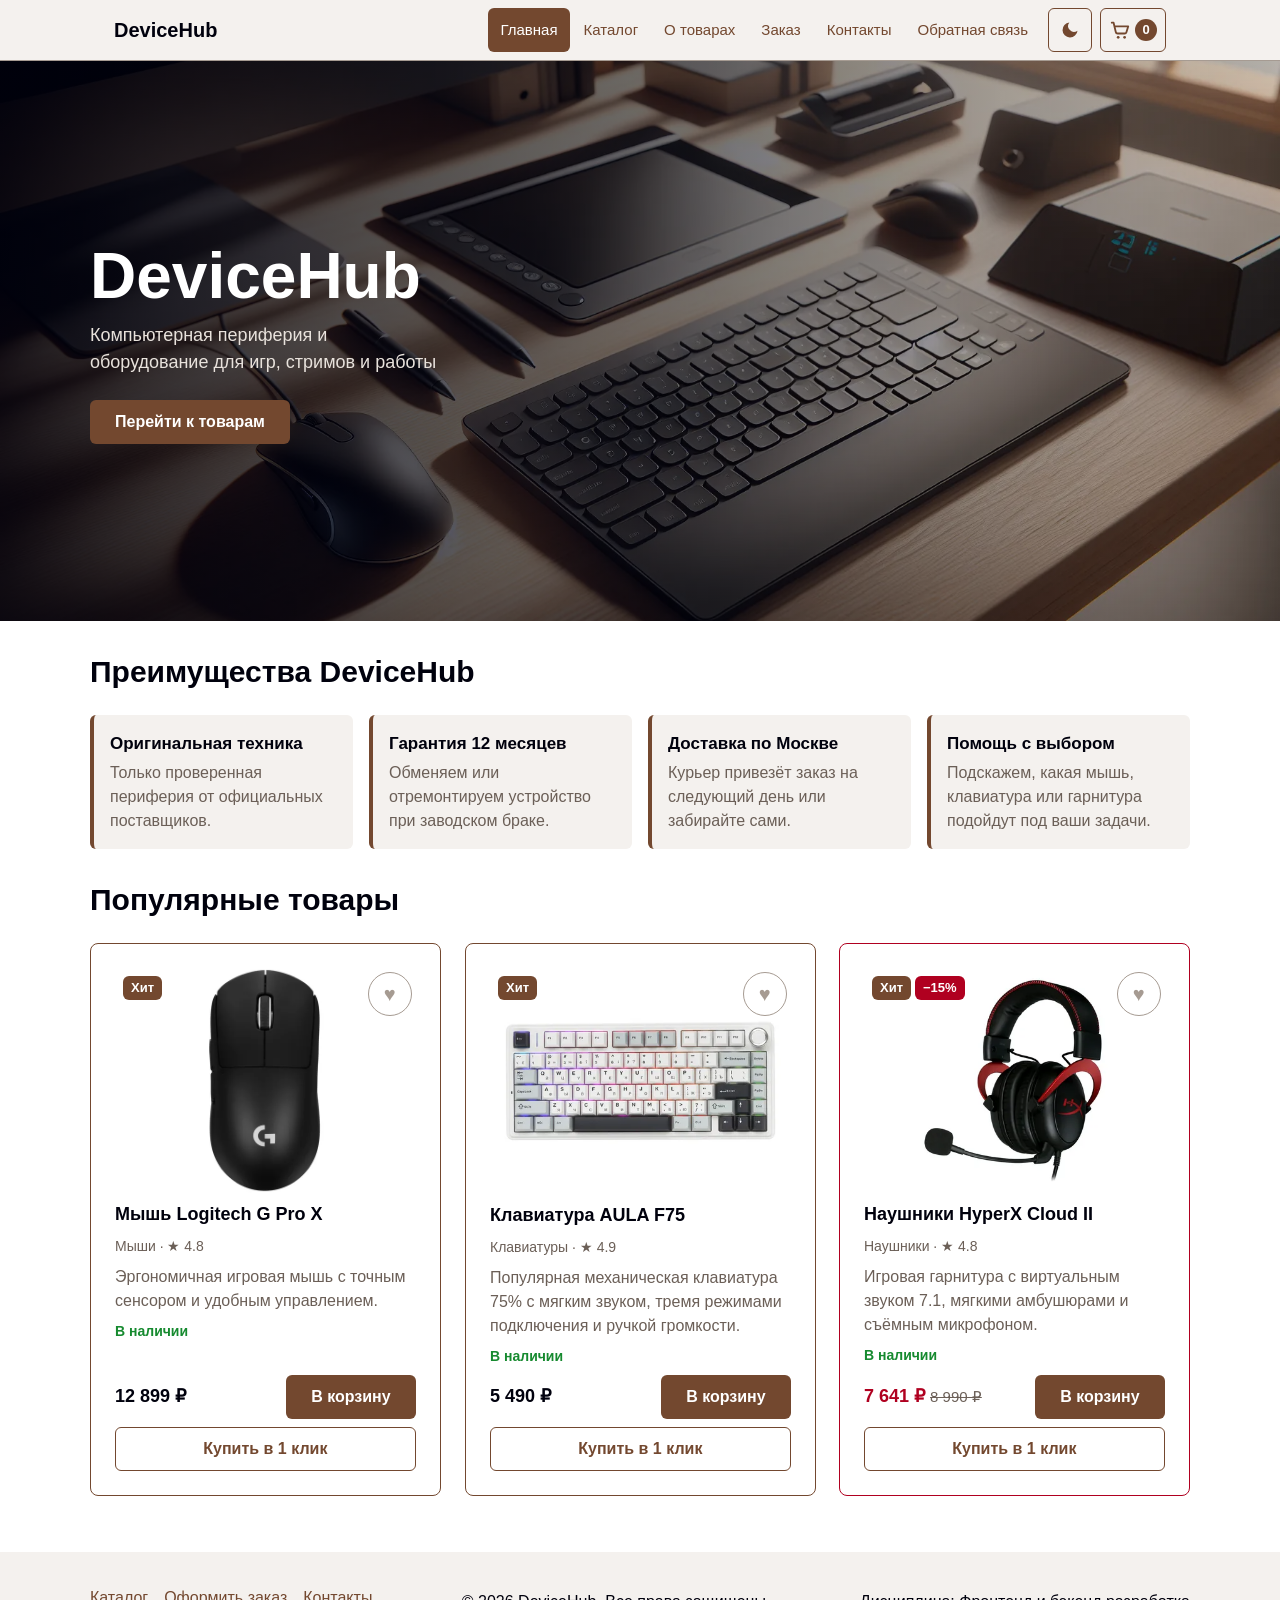
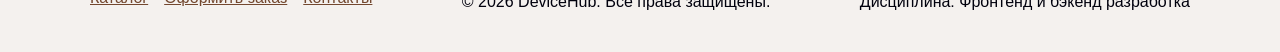
==== commit e25a54e8: "feat: add theme switcher saved in localStorage" ====
--- a/index.html
+++ b/index.html
@@ -8,7 +8,18 @@
   <title>DeviceHub — компьютерная периферия</title>
   <link rel="stylesheet" href="css/style.css">
   <link rel="stylesheet" href="css/responsive.css">
-  <script>document.documentElement.classList.add('js');</script>
+  <script>
+    document.documentElement.classList.add('js');
+    // Тема применяется до отрисовки страницы, чтобы не было мигания
+    try {
+      const savedTheme = JSON.parse(localStorage.getItem('devicehub-theme'));
+      if (savedTheme === 'dark' || savedTheme === 'light') {
+        document.documentElement.dataset.theme = savedTheme;
+      }
+    } catch (error) {
+      // localStorage недоступен — используется тема системы
+    }
+  </script>
   <script src="js/data.js" defer></script>
   <script src="js/storage.js" defer></script>
   <script src="js/utils.js" defer></script>
@@ -28,6 +39,11 @@
       <a class="site-header__logo" href="index.html">DeviceHub</a>
 
       <div class="site-header__actions">
+        <button class="theme-toggle" type="button" aria-pressed="false" aria-label="Тёмная тема">
+          <svg class="theme-toggle__icon" width="20" height="20" viewBox="0 0 24 24" aria-hidden="true" focusable="false">
+            <path d="M21 12.8A9 9 0 1 1 11.2 3a7 7 0 0 0 9.8 9.8z" fill="currentColor"/>
+          </svg>
+        </button>
         <a class="header-cart" href="cart.html" aria-label="Корзина">
           <svg class="header-cart__icon" width="22" height="22" viewBox="0 0 24 24" aria-hidden="true" focusable="false">
             <path d="M3 4h2l2.4 10.2a2 2 0 0 0 2 1.6h7.7a2 2 0 0 0 1.9-1.4L21 8H6.2" fill="none" stroke="currentColor" stroke-width="2" stroke-linecap="round" stroke-linejoin="round"/>
@@ -65,12 +81,6 @@
           </li>
           <li class="site-nav__item">
             <a class="site-nav__link" href="contacts.html">Контакты</a>
-          </li>
-          <li class="site-nav__item">
-            <a class="site-nav__link" href="index.html#advantages">Преимущества</a>
-          </li>
-          <li class="site-nav__item">
-            <a class="site-nav__link" href="index.html#popular">Популярные товары</a>
           </li>
           <li class="site-nav__item">
             <a class="site-nav__link" href="contacts.html#feedback">Обратная связь</a>
--- a/css/style.css
+++ b/css/style.css
@@ -1127,6 +1127,26 @@
   margin-left: auto;
 }
 
+.theme-toggle {
+  display: inline-flex;
+  align-items: center;
+  justify-content: center;
+  width: var(--tap-size);
+  height: var(--tap-size);
+  padding: 0;
+  border: 1px solid var(--color-primary);
+  border-radius: var(--radius-sm);
+  color: var(--color-primary);
+  background-color: transparent;
+  cursor: pointer;
+}
+
+.theme-toggle:hover,
+.theme-toggle[aria-pressed="true"] {
+  color: var(--color-on-primary);
+  background-color: var(--color-primary);
+}
+
 .header-cart {
   position: relative;
   display: inline-flex;
--- a/css/responsive.css
+++ b/css/responsive.css
@@ -377,10 +377,10 @@
 }
 
 /* ===============================
-   Доработка: тёмная тема по настройке системы
+   Доработка: тёмная тема по настройке системы или по кнопке в шапке
    =============================== */
 @media (prefers-color-scheme: dark) {
-  :root {
+  :root:not([data-theme="light"]) {
     color-scheme: dark;
     --color-bg: #1a1412;
     --color-text: #f2ece7;
@@ -399,9 +399,37 @@
     --color-focus: #f0d4c0;
   }
 
-  .order-dialog::backdrop {
+  :root:not([data-theme="light"]) .order-dialog::backdrop {
     background-color: rgba(0, 0, 0, 0.75);
   }
+}
+
+/* Тема, выбранная кнопкой в шапке (сохраняется в localStorage) */
+:root[data-theme="dark"] {
+  color-scheme: dark;
+  --color-bg: #1a1412;
+  --color-text: #f2ece7;
+  --color-muted: #b8aca3;
+  --color-primary: #d9b49b;
+  --color-primary-dark: #f0d4c0;
+  --color-on-primary: #1a1412;
+  --color-border: #5a4d45;
+  --color-border-strong: #8f8178;
+  --color-surface: #231b18;
+  --color-surface-accent: #2e2420;
+  --color-media-bg: #ffffff;
+  --color-danger: #ff8a8a;
+  --color-success: #6fd38a;
+  --color-success-bg: #17301e;
+  --color-focus: #f0d4c0;
+}
+
+:root[data-theme="dark"] .order-dialog::backdrop {
+  background-color: rgba(0, 0, 0, 0.75);
+}
+
+:root[data-theme="light"] {
+  color-scheme: light;
 }
 
 /* ===============================
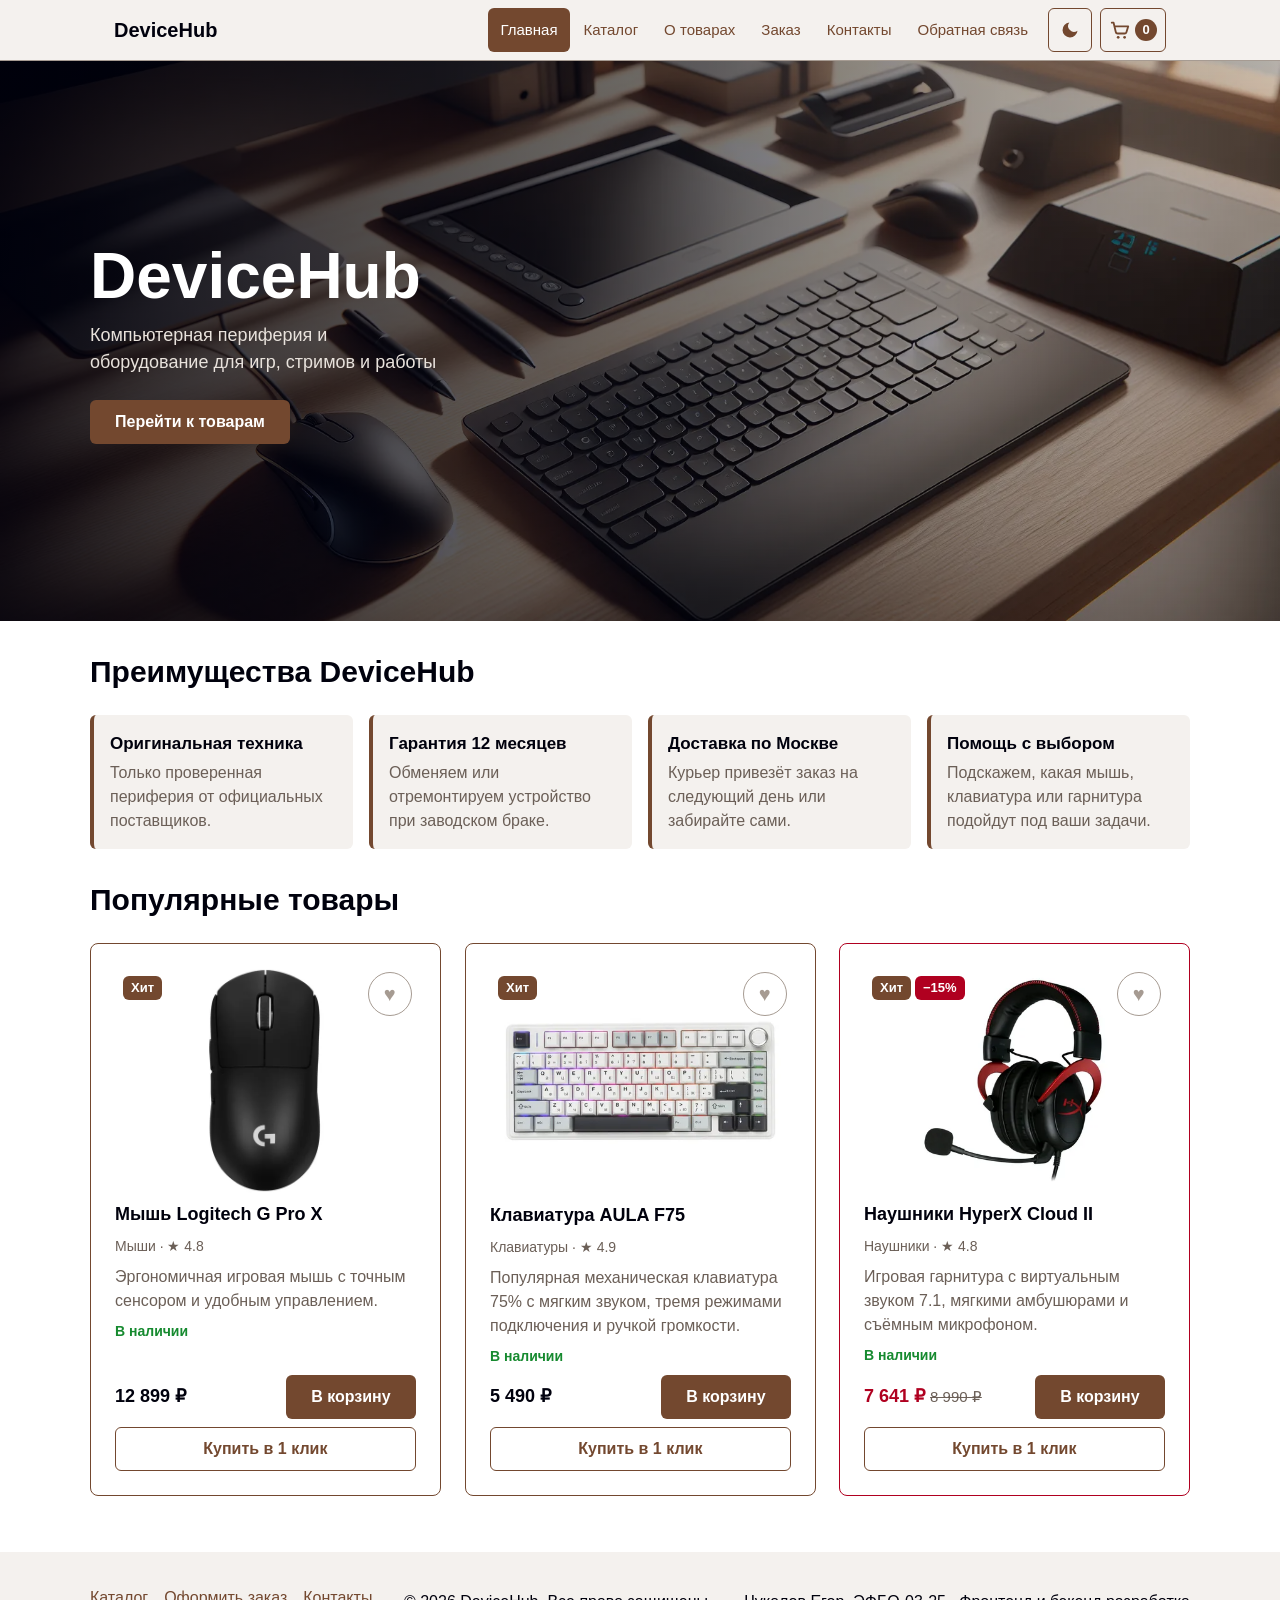
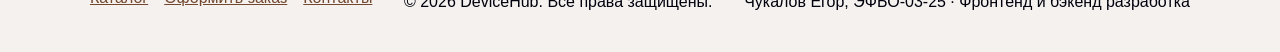
==== commit 07628e8e: "chore: add student name to footer" ====
--- a/index.html
+++ b/index.html
@@ -156,7 +156,7 @@
         </ul>
       </nav>
       <p>&copy; 2026 DeviceHub. Все права защищены.</p>
-      <p>Дисциплина: Фронтенд и бэкенд разработка</p>
+      <p>Чукалов Егор, ЭФБО-03-25 · Фронтенд и бэкенд разработка</p>
     </div>
   </footer>
 
--- a/css/style.css
+++ b/css/style.css
@@ -332,6 +332,15 @@
   cursor: not-allowed;
 }
 
+.button--primary:disabled:hover {
+  background-color: var(--color-primary);
+}
+
+.button--secondary:disabled:hover {
+  color: var(--color-primary);
+  background-color: transparent;
+}
+
 .section {
   max-width: var(--container-width);
   margin: 0 auto var(--space-xl);
@@ -692,6 +701,26 @@
   font-weight: 700;
 }
 
+.catalog-controls__check {
+  display: flex;
+  align-items: center;
+  gap: var(--space-sm);
+  min-height: var(--tap-size);
+  font-weight: 700;
+  cursor: pointer;
+}
+
+.catalog-controls__check input {
+  width: 20px;
+  height: 20px;
+  margin: 0;
+  accent-color: var(--color-primary);
+}
+
+.catalog-controls__reset {
+  width: 100%;
+}
+
 .catalog-count {
   margin: 0 0 var(--space-md);
   color: var(--color-muted);
@@ -711,7 +740,43 @@
 
 .catalog-empty__text {
   margin: 0;
-  font-weight: 700;
+  font-size: 1.125rem;
+  font-weight: 700;
+}
+
+.catalog-empty__hint {
+  margin: var(--space-sm) 0;
+  color: var(--color-muted);
+}
+
+.catalog-empty__hint:empty {
+  display: none;
+}
+
+.catalog-empty__suggestions {
+  display: flex;
+  flex-wrap: wrap;
+  justify-content: center;
+  gap: var(--space-sm);
+  margin: 0 0 var(--space-md);
+  padding: 0;
+  list-style: none;
+}
+
+.catalog-empty__suggestion {
+  min-height: var(--tap-size);
+  padding: var(--space-xs) var(--space-md);
+  border: 1px solid var(--color-primary);
+  border-radius: 999px;
+  font: inherit;
+  color: var(--color-primary);
+  background-color: var(--color-bg);
+  cursor: pointer;
+}
+
+.catalog-empty__suggestion:hover {
+  color: var(--color-on-primary);
+  background-color: var(--color-primary);
 }
 
 /* ===============================
@@ -1600,3 +1665,97 @@
   display: none;
 }
 
+/* ===============================
+   21. Страница товара
+   =============================== */
+.product-details__media {
+  position: relative;
+}
+
+.product-details__meta {
+  margin: 0 0 var(--space-sm);
+  color: var(--color-muted);
+}
+
+.product-details__price-current {
+  font-size: 1.5rem;
+  font-weight: 700;
+}
+
+.product-details__price-old {
+  font-weight: 400;
+  color: var(--color-muted);
+}
+
+.product-details__actions {
+  display: flex;
+  flex-wrap: wrap;
+  align-items: center;
+  gap: var(--space-sm);
+  margin-top: var(--space-md);
+}
+
+.product-details__actions [hidden] {
+  display: none;
+}
+
+.product-details__more {
+  display: inline-flex;
+  align-items: center;
+  min-height: var(--tap-size);
+  font-weight: 700;
+}
+
+.compare-table__row--current th,
+.compare-table__row--current td {
+  background-color: var(--color-surface-accent);
+}
+
+.product-not-found {
+  max-width: var(--container-width);
+  margin: 0 auto var(--space-xl);
+  padding: var(--space-xl) var(--page-padding);
+  text-align: center;
+}
+
+[data-similar-section][hidden],
+[data-product-intro][hidden] {
+  display: none;
+}
+
+/* ===============================
+   22. Заказ из корзины
+   =============================== */
+.order-cart {
+  margin-bottom: var(--space-md);
+  padding: var(--space-md);
+  border: 1px solid var(--color-border);
+  border-radius: var(--radius-md);
+  background-color: var(--color-surface);
+}
+
+.order-cart[hidden],
+[data-single-product][hidden] {
+  display: none;
+}
+
+.order-cart__title {
+  margin: 0 0 var(--space-sm);
+  font-weight: 700;
+}
+
+.order-cart__list {
+  margin: 0 0 var(--space-sm);
+  padding-left: var(--space-lg);
+}
+
+.order-cart__total {
+  margin: 0 0 var(--space-sm);
+  font-size: 1.125rem;
+  font-weight: 700;
+}
+
+.order-cart__link {
+  font-weight: 700;
+}
+
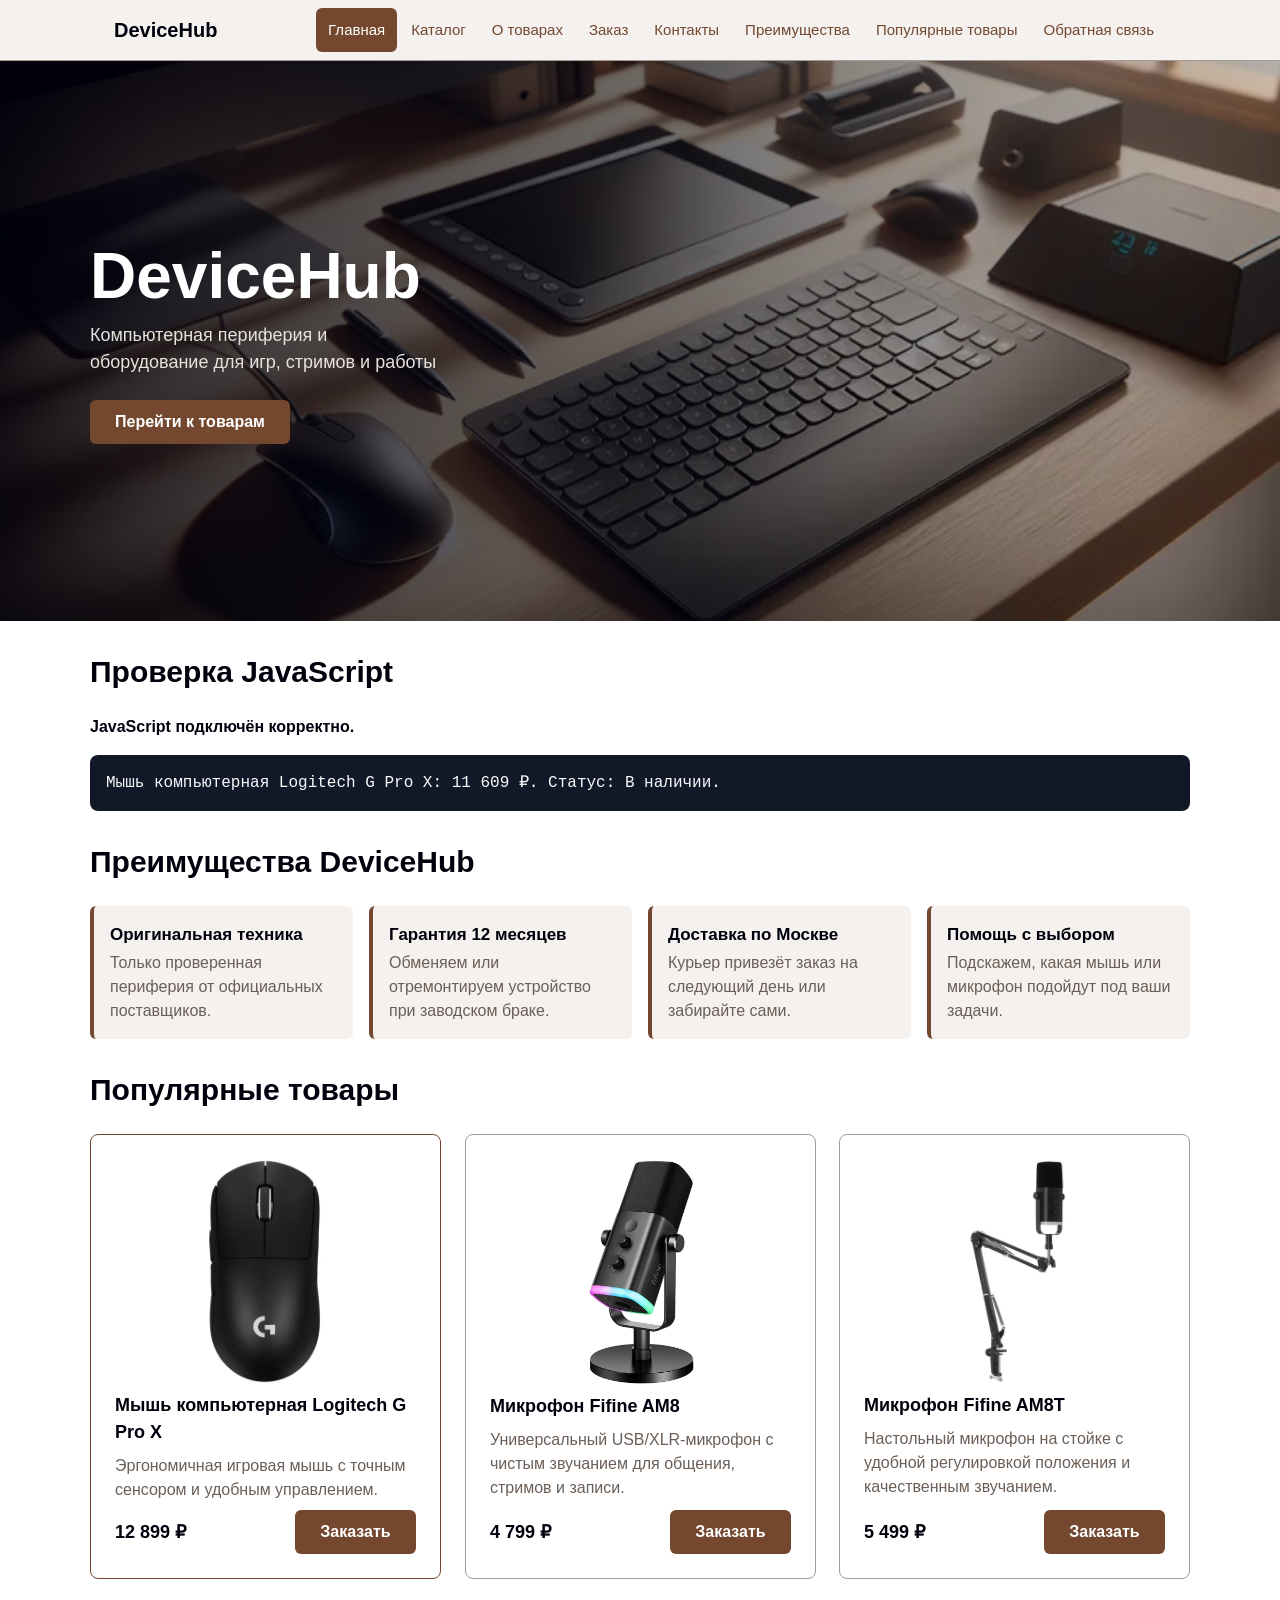
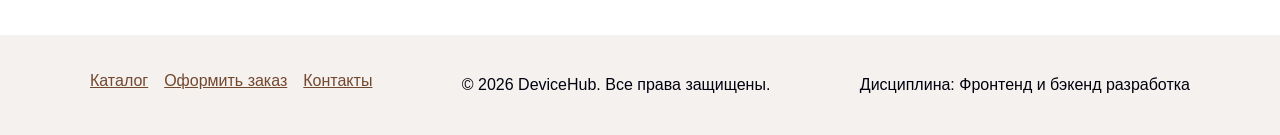
==== commit accd5576: "Merge pull request #1 from chukaloved/feature/js-basics Feature/js basics" ====
--- a/index.html
+++ b/index.html
@@ -3,31 +3,13 @@
 <head>
   <meta charset="UTF-8">
   <meta name="viewport" content="width=device-width, initial-scale=1.0">
-  <meta name="description" content="DeviceHub — интернет-магазин компьютерной периферии: мыши, клавиатуры, наушники и микрофоны с доставкой по Москве.">
+  <meta name="description" content="DeviceHub — интернет-магазин компьютерной периферии: игровые мыши и микрофоны с доставкой по Москве.">
   <meta name="color-scheme" content="light dark">
   <title>DeviceHub — компьютерная периферия</title>
   <link rel="stylesheet" href="css/style.css">
   <link rel="stylesheet" href="css/responsive.css">
-  <script>
-    document.documentElement.classList.add('js');
-    // Тема применяется до отрисовки страницы, чтобы не было мигания
-    try {
-      const savedTheme = JSON.parse(localStorage.getItem('devicehub-theme'));
-      if (savedTheme === 'dark' || savedTheme === 'light') {
-        document.documentElement.dataset.theme = savedTheme;
-      }
-    } catch (error) {
-      // localStorage недоступен — используется тема системы
-    }
-  </script>
+  <script>document.documentElement.classList.add('js');</script>
   <script src="js/data.js" defer></script>
-  <script src="js/storage.js" defer></script>
-  <script src="js/utils.js" defer></script>
-  <script src="js/favorites.js" defer></script>
-  <script src="js/cart.js" defer></script>
-  <script src="js/catalog.js" defer></script>
-  <script src="js/validation.js" defer></script>
-  <script src="js/modal.js" defer></script>
   <script src="js/main.js" defer></script>
 </head>
 
@@ -37,23 +19,6 @@
   <header class="site-header">
     <div class="site-header__inner">
       <a class="site-header__logo" href="index.html">DeviceHub</a>
-
-      <div class="site-header__actions">
-        <button class="theme-toggle" type="button" aria-pressed="false" aria-label="Тёмная тема">
-          <svg class="theme-toggle__icon" width="20" height="20" viewBox="0 0 24 24" aria-hidden="true" focusable="false">
-            <path d="M21 12.8A9 9 0 1 1 11.2 3a7 7 0 0 0 9.8 9.8z" fill="currentColor"/>
-          </svg>
-        </button>
-        <a class="header-cart" href="cart.html" aria-label="Корзина">
-          <svg class="header-cart__icon" width="22" height="22" viewBox="0 0 24 24" aria-hidden="true" focusable="false">
-            <path d="M3 4h2l2.4 10.2a2 2 0 0 0 2 1.6h7.7a2 2 0 0 0 1.9-1.4L21 8H6.2" fill="none" stroke="currentColor" stroke-width="2" stroke-linecap="round" stroke-linejoin="round"/>
-            <circle cx="10" cy="20" r="1.5" fill="currentColor"/>
-            <circle cx="17" cy="20" r="1.5" fill="currentColor"/>
-          </svg>
-          <span class="header-cart__text">Корзина</span>
-          <span class="header-cart__count" data-cart-count>0</span>
-        </a>
-      </div>
 
       <button
         class="nav-toggle"
@@ -81,6 +46,12 @@
           </li>
           <li class="site-nav__item">
             <a class="site-nav__link" href="contacts.html">Контакты</a>
+          </li>
+          <li class="site-nav__item">
+            <a class="site-nav__link" href="index.html#advantages">Преимущества</a>
+          </li>
+          <li class="site-nav__item">
+            <a class="site-nav__link" href="index.html#popular">Популярные товары</a>
           </li>
           <li class="site-nav__item">
             <a class="site-nav__link" href="contacts.html#feedback">Обратная связь</a>
@@ -111,6 +82,12 @@
       </div>
     </section>
 
+    <section class="section js-check" aria-labelledby="js-check-title">
+      <h2 id="js-check-title">Проверка JavaScript</h2>
+      <p class="js-message">JavaScript пока не выполнился.</p>
+      <pre class="product-output"></pre>
+    </section>
+
     <section class="section" id="advantages" aria-labelledby="advantages-title">
       <h2 id="advantages-title">Преимущества DeviceHub</h2>
       <ul class="advantages">
@@ -128,17 +105,99 @@
         </li>
         <li class="advantages__item">
           <h3 class="advantages__title">Помощь с выбором</h3>
-          <p class="advantages__text">Подскажем, какая мышь, клавиатура или гарнитура подойдут под ваши задачи.</p>
+          <p class="advantages__text">Подскажем, какая мышь или микрофон подойдут под ваши задачи.</p>
         </li>
       </ul>
     </section>
 
     <section class="section" id="popular" aria-labelledby="popular-title">
       <h2 id="popular-title">Популярные товары</h2>
-      <ul class="products-grid" data-popular-container></ul>
-      <noscript>
-        <p>Для вывода товаров включите JavaScript. Все товары есть в <a href="catalog.html">каталоге</a>.</p>
-      </noscript>
+      <ul class="products-grid">
+          <li class="products-grid__item">
+            <article class="product-card product-card--featured" aria-labelledby="card-order-logitech-g-pro-x">
+              <img
+                class="product-card__image"
+                src="images/logitech-g-pro-x-640.webp"
+                srcset="images/logitech-g-pro-x-480.webp 480w, images/logitech-g-pro-x-640.webp 640w, images/logitech-g-pro-x-960.webp 960w"
+                sizes="(min-width: 1100px) 340px, (min-width: 1024px) 30vw, (min-width: 768px) 45vw, 100vw"
+                width="640"
+                height="640"
+                alt="Игровая мышь Logitech G Pro X чёрного цвета, вид сверху"
+                loading="lazy"
+                decoding="async"
+              >
+              <h3 class="product-card__title" id="card-order-logitech-g-pro-x">Мышь компьютерная Logitech G Pro X</h3>
+              <p class="product-card__description">Эргономичная игровая мышь с точным сенсором и удобным управлением.</p>
+              <div class="product-card__footer">
+                <p class="product-card__price">12&nbsp;899&nbsp;₽</p>
+                <button
+                class="button button--primary product-card__button"
+                type="button"
+                data-product="Logitech G Pro X"
+                aria-label="Заказать Logitech G Pro X"
+              >
+                Заказать
+              </button>
+              </div>
+            </article>
+          </li>
+          <li class="products-grid__item">
+            <article class="product-card" aria-labelledby="card-order-fifine-am8">
+              <img
+                class="product-card__image"
+                src="images/fifine-am8-640.webp"
+                srcset="images/fifine-am8-480.webp 480w, images/fifine-am8-640.webp 640w, images/fifine-am8-960.webp 960w"
+                sizes="(min-width: 1100px) 340px, (min-width: 1024px) 30vw, (min-width: 768px) 45vw, 100vw"
+                width="640"
+                height="1129"
+                alt="Динамический микрофон Fifine AM8 на подставке"
+                loading="lazy"
+                decoding="async"
+              >
+              <h3 class="product-card__title" id="card-order-fifine-am8">Микрофон Fifine AM8</h3>
+              <p class="product-card__description">Универсальный USB/XLR-микрофон с чистым звучанием для общения, стримов и записи.</p>
+              <div class="product-card__footer">
+                <p class="product-card__price">4&nbsp;799&nbsp;₽</p>
+                <button
+                class="button button--primary product-card__button"
+                type="button"
+                data-product="Fifine AM8"
+                aria-label="Заказать Fifine AM8"
+              >
+                Заказать
+              </button>
+              </div>
+            </article>
+          </li>
+          <li class="products-grid__item">
+            <article class="product-card" aria-labelledby="card-order-fifine-am8t">
+              <img
+                class="product-card__image"
+                src="images/fifine-am8t-640.webp"
+                srcset="images/fifine-am8t-480.webp 480w, images/fifine-am8t-640.webp 640w, images/fifine-am8t-960.webp 960w"
+                sizes="(min-width: 1100px) 340px, (min-width: 1024px) 30vw, (min-width: 768px) 45vw, 100vw"
+                width="640"
+                height="640"
+                alt="Микрофон Fifine AM8T на регулируемой настольной стойке"
+                loading="lazy"
+                decoding="async"
+              >
+              <h3 class="product-card__title" id="card-order-fifine-am8t">Микрофон Fifine AM8T</h3>
+              <p class="product-card__description">Настольный микрофон на стойке с удобной регулировкой положения и качественным звучанием.</p>
+              <div class="product-card__footer">
+                <p class="product-card__price">5&nbsp;499&nbsp;₽</p>
+                <button
+                class="button button--primary product-card__button"
+                type="button"
+                data-product="Fifine AM8T"
+                aria-label="Заказать Fifine AM8T"
+              >
+                Заказать
+              </button>
+              </div>
+            </article>
+          </li>
+      </ul>
     </section>
 
     <p class="success-message" id="success-message" role="status" hidden>
@@ -156,7 +215,7 @@
         </ul>
       </nav>
       <p>&copy; 2026 DeviceHub. Все права защищены.</p>
-      <p>Чукалов Егор, ЭФБО-03-25 · Фронтенд и бэкенд разработка</p>
+      <p>Дисциплина: Фронтенд и бэкенд разработка</p>
     </div>
   </footer>
 
--- a/css/style.css
+++ b/css/style.css
@@ -332,15 +332,6 @@
   cursor: not-allowed;
 }
 
-.button--primary:disabled:hover {
-  background-color: var(--color-primary);
-}
-
-.button--secondary:disabled:hover {
-  color: var(--color-primary);
-  background-color: transparent;
-}
-
 .section {
   max-width: var(--container-width);
   margin: 0 auto var(--space-xl);
@@ -561,33 +552,6 @@
   margin-top: auto;
 }
 
-.product-card__link {
-  color: inherit;
-  text-decoration: none;
-}
-
-.product-card__link:hover {
-  color: var(--color-primary);
-  text-decoration: underline;
-}
-
-.product-card__meta {
-  margin: 0;
-  font-size: 0.875rem;
-  color: var(--color-muted);
-}
-
-.product-card__status {
-  margin: 0;
-  font-size: 0.875rem;
-  font-weight: 700;
-  color: var(--color-success);
-}
-
-.product-card__status--out {
-  color: var(--color-danger);
-}
-
 /* ===============================
    10. Каталог
    =============================== */
@@ -668,115 +632,44 @@
   font-weight: 700;
 }
 
-.catalog-controls__group {
-  min-width: 0;
-}
-
-.catalog-controls__label {
+.filters-form__option {
+  display: flex;
+  align-items: center;
+  gap: var(--space-sm);
+  min-height: var(--tap-size);
+}
+
+.filters-form__option input {
+  width: 20px;
+  height: 20px;
+  margin: 0;
+  accent-color: var(--color-primary);
+}
+
+.filters-form__price {
+  display: grid;
+  grid-template-columns: repeat(2, minmax(0, 1fr));
+  gap: var(--space-sm);
+}
+
+.filters-form__price label {
   display: block;
   margin-bottom: var(--space-xs);
-  font-weight: 700;
-}
-
-.catalog-controls__input,
-.catalog-controls__select {
+}
+
+.filters-form input[type="number"] {
   width: 100%;
   min-height: var(--tap-size);
   padding: 8px 10px;
   border: 1px solid var(--color-border-strong);
   border-radius: var(--radius-sm);
   font: inherit;
-  font-size: 16px;
   color: var(--color-text);
   background-color: var(--color-bg);
 }
 
-.catalog-controls__input:hover,
-.catalog-controls__select:hover {
-  border-color: var(--color-primary);
-}
-
-.catalog-summary {
-  margin: var(--space-sm) 0 0;
-  font-weight: 700;
-}
-
-.catalog-controls__check {
-  display: flex;
-  align-items: center;
-  gap: var(--space-sm);
-  min-height: var(--tap-size);
-  font-weight: 700;
-  cursor: pointer;
-}
-
-.catalog-controls__check input {
-  width: 20px;
-  height: 20px;
-  margin: 0;
-  accent-color: var(--color-primary);
-}
-
-.catalog-controls__reset {
-  width: 100%;
-}
-
-.catalog-count {
-  margin: 0 0 var(--space-md);
-  color: var(--color-muted);
-}
-
-.catalog-empty {
-  padding: var(--space-lg);
-  border: 1px dashed var(--color-border-strong);
-  border-radius: var(--radius-md);
-  text-align: center;
-  background-color: var(--color-surface);
-}
-
-.catalog-empty[hidden] {
-  display: none;
-}
-
-.catalog-empty__text {
-  margin: 0;
-  font-size: 1.125rem;
-  font-weight: 700;
-}
-
-.catalog-empty__hint {
-  margin: var(--space-sm) 0;
-  color: var(--color-muted);
-}
-
-.catalog-empty__hint:empty {
-  display: none;
-}
-
-.catalog-empty__suggestions {
-  display: flex;
-  flex-wrap: wrap;
-  justify-content: center;
-  gap: var(--space-sm);
-  margin: 0 0 var(--space-md);
-  padding: 0;
-  list-style: none;
-}
-
-.catalog-empty__suggestion {
-  min-height: var(--tap-size);
-  padding: var(--space-xs) var(--space-md);
-  border: 1px solid var(--color-primary);
-  border-radius: 999px;
-  font: inherit;
-  color: var(--color-primary);
-  background-color: var(--color-bg);
-  cursor: pointer;
-}
-
-.catalog-empty__suggestion:hover {
-  color: var(--color-on-primary);
-  background-color: var(--color-primary);
+.filters-form .button {
+  width: 100%;
 }
 
 /* ===============================
@@ -1016,31 +909,6 @@
 
 [aria-invalid="true"] {
   border-color: var(--color-danger);
-  box-shadow: 0 0 0 1px var(--color-danger);
-}
-
-.form-error {
-  margin: var(--space-xs) 0 0;
-  font-size: 0.875rem;
-  font-weight: 700;
-  color: var(--color-danger);
-}
-
-.form-error:empty {
-  display: none;
-}
-
-.form-message {
-  margin: 0 0 var(--space-md);
-  font-weight: 700;
-}
-
-.form-message:empty {
-  display: none;
-}
-
-.form-message--error {
-  color: var(--color-danger);
 }
 
 /* ===============================
@@ -1183,579 +1051,19 @@
 }
 
 /* ===============================
-   17. Шапка: корзина и действия
-   =============================== */
-.site-header__actions {
-  display: flex;
-  align-items: center;
-  gap: var(--space-sm);
-  margin-left: auto;
-}
-
-.theme-toggle {
-  display: inline-flex;
-  align-items: center;
-  justify-content: center;
-  width: var(--tap-size);
-  height: var(--tap-size);
-  padding: 0;
-  border: 1px solid var(--color-primary);
-  border-radius: var(--radius-sm);
-  color: var(--color-primary);
-  background-color: transparent;
-  cursor: pointer;
-}
-
-.theme-toggle:hover,
-.theme-toggle[aria-pressed="true"] {
-  color: var(--color-on-primary);
-  background-color: var(--color-primary);
-}
-
-.header-cart {
-  position: relative;
-  display: inline-flex;
-  align-items: center;
-  gap: var(--space-xs);
-  min-height: var(--tap-size);
-  padding: var(--space-xs) var(--space-sm);
-  border: 1px solid var(--color-primary);
-  border-radius: var(--radius-sm);
-  color: var(--color-primary);
-  font-weight: 700;
-  text-decoration: none;
-}
-
-.header-cart:hover,
-.header-cart[aria-current="page"] {
-  color: var(--color-on-primary);
-  background-color: var(--color-primary);
-}
-
-.header-cart__icon {
-  flex-shrink: 0;
-}
-
-.header-cart__text {
-  position: absolute;
-  width: 1px;
-  height: 1px;
-  overflow: hidden;
-  clip: rect(0 0 0 0);
-  white-space: nowrap;
-}
-
-.header-cart__count {
-  min-width: 22px;
-  padding: 0 6px;
-  border-radius: 11px;
-  font-size: 0.8125rem;
-  line-height: 22px;
-  text-align: center;
-  color: var(--color-on-primary);
-  background-color: var(--color-primary);
-}
-
-.header-cart:hover .header-cart__count,
-.header-cart[aria-current="page"] .header-cart__count {
-  color: var(--color-primary);
-  background-color: var(--color-on-primary);
-}
-
-/* ===============================
-   18. Уведомления
-   =============================== */
-.toast {
-  position: fixed;
-  left: 50%;
-  bottom: var(--space-lg);
-  z-index: 50;
-  width: max-content;
-  max-width: calc(100% - 32px);
-  margin: 0;
-  padding: var(--space-sm) var(--space-md);
+   17. Учебный блок проверки JavaScript
+   =============================== */
+.js-message {
+  margin: 0 0 var(--space-md);
+  font-weight: 700;
+}
+
+.product-output {
+  margin: 0;
+  padding: var(--space-md);
+  overflow-x: auto;
+  white-space: pre-wrap;
+  color: #f9fafb;
+  background-color: #111827;
   border-radius: var(--radius-md);
-  font-weight: 700;
-  color: var(--color-on-primary);
-  background-color: var(--color-primary-dark);
-  box-shadow: 0 6px 20px rgba(0, 0, 0, 0.25);
-  opacity: 0;
-  pointer-events: none;
-  transform: translate(-50%, 12px);
-  transition: opacity 0.2s ease, transform 0.2s ease;
-}
-
-.toast:empty {
-  display: none;
-}
-
-.toast--visible {
-  opacity: 1;
-  transform: translate(-50%, 0);
-}
-
-.product-card__quick {
-  width: 100%;
-}
-
-/* ===============================
-   19. Корзина
-   =============================== */
-.cart-empty {
-  padding: var(--space-xl) var(--space-lg);
-  border: 1px dashed var(--color-border-strong);
-  border-radius: var(--radius-md);
-  text-align: center;
-  background-color: var(--color-surface);
-}
-
-.cart-empty[hidden],
-.cart-content[hidden] {
-  display: none;
-}
-
-.cart-empty__title {
-  margin: 0 0 var(--space-sm);
-  font-size: 1.25rem;
-  font-weight: 700;
-}
-
-.cart-empty__text {
-  margin: 0 0 var(--space-md);
-  color: var(--color-muted);
-}
-
-.cart-content {
-  display: grid;
-  gap: var(--space-lg);
-}
-
-.cart-list {
-  display: grid;
-  gap: var(--space-md);
-  margin: 0;
-  padding: 0;
-  list-style: none;
-}
-
-.cart-item {
-  display: grid;
-  grid-template-columns: 72px minmax(0, 1fr);
-  grid-template-areas:
-    "image info"
-    "quantity total"
-    "remove remove";
-  align-items: center;
-  gap: var(--space-sm) var(--space-md);
-  padding: var(--space-md);
-  border: 1px solid var(--color-border);
-  border-radius: var(--radius-md);
-}
-
-.cart-item__image {
-  grid-area: image;
-  width: 72px;
-  height: 72px;
-  object-fit: contain;
-  border-radius: var(--radius-sm);
-  background-color: var(--color-media-bg);
-}
-
-.cart-item__info {
-  grid-area: info;
-  min-width: 0;
-}
-
-.cart-item__title {
-  margin: 0 0 var(--space-xs);
-  font-size: 1rem;
-}
-
-.cart-item__link {
-  color: var(--color-text);
-  text-decoration: none;
-}
-
-.cart-item__link:hover {
-  color: var(--color-primary);
-  text-decoration: underline;
-}
-
-.cart-item__price {
-  margin: 0;
-  color: var(--color-muted);
-}
-
-.cart-item__total {
-  grid-area: total;
-  margin: 0;
-  font-size: 1.125rem;
-  font-weight: 700;
-  text-align: right;
-}
-
-.cart-item__remove {
-  grid-area: remove;
-  justify-self: start;
-  min-height: var(--tap-size);
-  padding: var(--space-xs) 0;
-  border: none;
-  font: inherit;
-  color: var(--color-danger);
-  text-decoration: underline;
-  background: none;
-  cursor: pointer;
-}
-
-.quantity {
-  grid-area: quantity;
-  display: inline-flex;
-  align-items: center;
-  width: max-content;
-  border: 1px solid var(--color-border-strong);
-  border-radius: var(--radius-sm);
-}
-
-.quantity__button {
-  width: var(--tap-size);
-  height: var(--tap-size);
-  border: none;
-  font: inherit;
-  font-size: 1.25rem;
-  color: var(--color-primary);
-  background: none;
-  cursor: pointer;
-}
-
-.quantity__button:disabled {
-  opacity: 0.4;
-  cursor: not-allowed;
-}
-
-.quantity__input {
-  width: 48px;
-  height: var(--tap-size);
-  border: none;
-  border-inline: 1px solid var(--color-border);
-  font: inherit;
-  font-size: 16px;
-  text-align: center;
-  color: var(--color-text);
-  background-color: var(--color-bg);
-  -moz-appearance: textfield;
-  appearance: textfield;
-}
-
-.quantity__input::-webkit-inner-spin-button,
-.quantity__input::-webkit-outer-spin-button {
-  margin: 0;
-  -webkit-appearance: none;
-}
-
-.cart-summary {
-  align-self: start;
-  padding: var(--space-md);
-  border: 1px solid var(--color-border);
-  border-radius: var(--radius-md);
-  background-color: var(--color-surface);
-}
-
-.cart-summary__title {
-  margin: 0 0 var(--space-md);
-  font-size: 1.25rem;
-}
-
-.cart-summary__list {
-  margin: 0 0 var(--space-md);
-}
-
-.cart-summary__row {
-  display: flex;
-  justify-content: space-between;
-  gap: var(--space-md);
-  padding: var(--space-xs) 0;
-}
-
-.cart-summary__row dt,
-.cart-summary__row dd {
-  margin: 0;
-}
-
-.cart-summary__row dd {
-  font-weight: 700;
-  text-align: right;
-}
-
-.cart-summary__row--total {
-  margin-top: var(--space-xs);
-  padding-top: var(--space-sm);
-  border-top: 1px solid var(--color-border);
-  font-size: 1.25rem;
-}
-
-.cart-summary__row[hidden] {
-  display: none;
-}
-
-.cart-summary__row--discount dd {
-  color: var(--color-success);
-}
-
-.promo-form {
-  margin-bottom: var(--space-md);
-}
-
-.promo-form__label {
-  display: block;
-  margin-bottom: var(--space-xs);
-  font-weight: 700;
-}
-
-.promo-form__row {
-  display: flex;
-  gap: var(--space-sm);
-}
-
-.promo-form__input {
-  flex: 1;
-  min-width: 0;
-  min-height: var(--tap-size);
-  padding: 8px 10px;
-  border: 1px solid var(--color-border-strong);
-  border-radius: var(--radius-sm);
-  font: inherit;
-  font-size: 16px;
-  text-transform: uppercase;
-  color: var(--color-text);
-  background-color: var(--color-bg);
-}
-
-.promo-form__input::placeholder {
-  text-transform: none;
-}
-
-.promo-form__button {
-  padding-inline: var(--space-md);
-}
-
-.promo-form__message {
-  margin: var(--space-xs) 0 0;
-  font-size: 0.875rem;
-  font-weight: 700;
-  color: var(--color-success);
-}
-
-.promo-form__message:empty {
-  display: none;
-}
-
-.promo-form__message--error {
-  color: var(--color-danger);
-}
-
-.promo-form__remove {
-  min-height: 32px;
-  padding: 0;
-  border: none;
-  font: inherit;
-  font-size: 0.875rem;
-  color: var(--color-primary);
-  text-decoration: underline;
-  background: none;
-  cursor: pointer;
-}
-
-.promo-form__remove[hidden] {
-  display: none;
-}
-
-.cart-summary__button {
-  width: 100%;
-  margin-top: var(--space-sm);
-}
-
-/* ===============================
-   20. Карточка товара: метки, избранное, старая цена
-   =============================== */
-.product-card__media {
-  position: relative;
-}
-
-.product-card__badges {
-  position: absolute;
-  top: var(--space-sm);
-  left: var(--space-sm);
-  display: flex;
-  flex-wrap: wrap;
-  gap: var(--space-xs);
-  margin: 0;
-  padding: 0;
-  list-style: none;
-}
-
-.badge {
-  padding: 2px var(--space-sm);
-  border-radius: var(--radius-sm);
-  font-size: 0.8125rem;
-  font-weight: 700;
-  color: #ffffff;
-}
-
-.badge--popular {
-  background-color: #73482F;
-}
-
-.badge--discount {
-  background-color: #b00020;
-}
-
-.product-card--out .product-card__image {
-  opacity: 0.55;
-}
-
-.favorite-button {
-  position: absolute;
-  top: var(--space-xs);
-  right: var(--space-xs);
-  display: inline-flex;
-  align-items: center;
-  justify-content: center;
-  width: var(--tap-size);
-  height: var(--tap-size);
-  padding: 0;
-  border: 1px solid #A69B92;
-  border-radius: 50%;
-  font-size: 1.25rem;
-  line-height: 1;
-  color: #A69B92;
-  background-color: rgba(255, 255, 255, 0.9);
-  cursor: pointer;
-}
-
-.favorite-button:hover {
-  color: #b00020;
-  border-color: #b00020;
-}
-
-.favorite-button--active {
-  color: #ffffff;
-  border-color: #b00020;
-  background-color: #b00020;
-}
-
-.favorite-button--active:hover {
-  color: #ffffff;
-}
-
-.product-card__price-current {
-  font-weight: 700;
-}
-
-.product-card__price-old {
-  font-size: 0.9375rem;
-  font-weight: 400;
-  color: var(--color-muted);
-}
-
-.favorites-empty {
-  color: var(--color-muted);
-}
-
-.favorites-empty[hidden] {
-  display: none;
-}
-
-/* ===============================
-   21. Страница товара
-   =============================== */
-.product-details__media {
-  position: relative;
-}
-
-.product-details__meta {
-  margin: 0 0 var(--space-sm);
-  color: var(--color-muted);
-}
-
-.product-details__price-current {
-  font-size: 1.5rem;
-  font-weight: 700;
-}
-
-.product-details__price-old {
-  font-weight: 400;
-  color: var(--color-muted);
-}
-
-.product-details__actions {
-  display: flex;
-  flex-wrap: wrap;
-  align-items: center;
-  gap: var(--space-sm);
-  margin-top: var(--space-md);
-}
-
-.product-details__actions [hidden] {
-  display: none;
-}
-
-.product-details__more {
-  display: inline-flex;
-  align-items: center;
-  min-height: var(--tap-size);
-  font-weight: 700;
-}
-
-.compare-table__row--current th,
-.compare-table__row--current td {
-  background-color: var(--color-surface-accent);
-}
-
-.product-not-found {
-  max-width: var(--container-width);
-  margin: 0 auto var(--space-xl);
-  padding: var(--space-xl) var(--page-padding);
-  text-align: center;
-}
-
-[data-similar-section][hidden],
-[data-product-intro][hidden] {
-  display: none;
-}
-
-/* ===============================
-   22. Заказ из корзины
-   =============================== */
-.order-cart {
-  margin-bottom: var(--space-md);
-  padding: var(--space-md);
-  border: 1px solid var(--color-border);
-  border-radius: var(--radius-md);
-  background-color: var(--color-surface);
-}
-
-.order-cart[hidden],
-[data-single-product][hidden] {
-  display: none;
-}
-
-.order-cart__title {
-  margin: 0 0 var(--space-sm);
-  font-weight: 700;
-}
-
-.order-cart__list {
-  margin: 0 0 var(--space-sm);
-  padding-left: var(--space-lg);
-}
-
-.order-cart__total {
-  margin: 0 0 var(--space-sm);
-  font-size: 1.125rem;
-  font-weight: 700;
-}
-
-.order-cart__link {
-  font-weight: 700;
-}
-
+}
--- a/css/responsive.css
+++ b/css/responsive.css
@@ -4,6 +4,18 @@
    480px+ — крупный смартфон
    =============================== */
 @media (min-width: 480px) {
+  .nav-toggle__text {
+    position: static;
+    width: auto;
+    height: auto;
+    overflow: visible;
+    clip: auto;
+  }
+
+  .js .nav-toggle {
+    padding: var(--space-sm) var(--space-md);
+  }
+
   .hero__button {
     width: auto;
   }
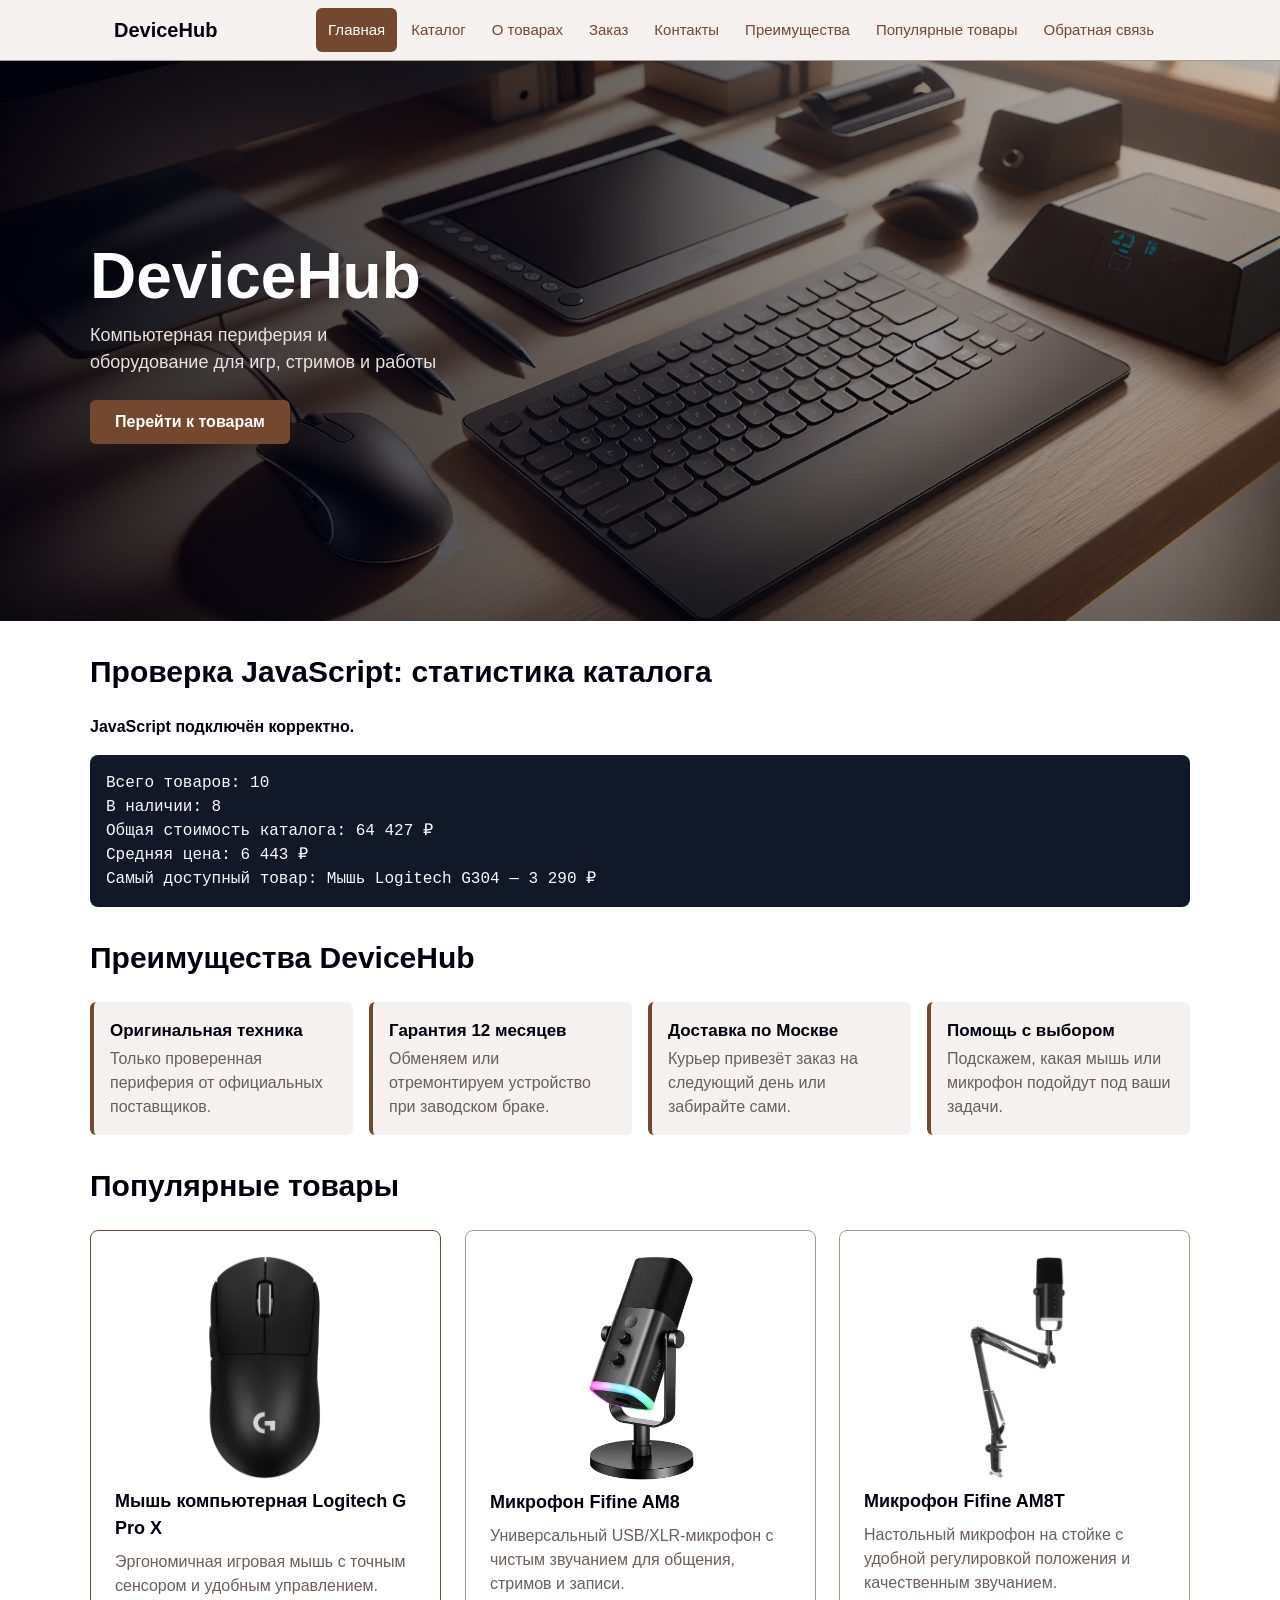
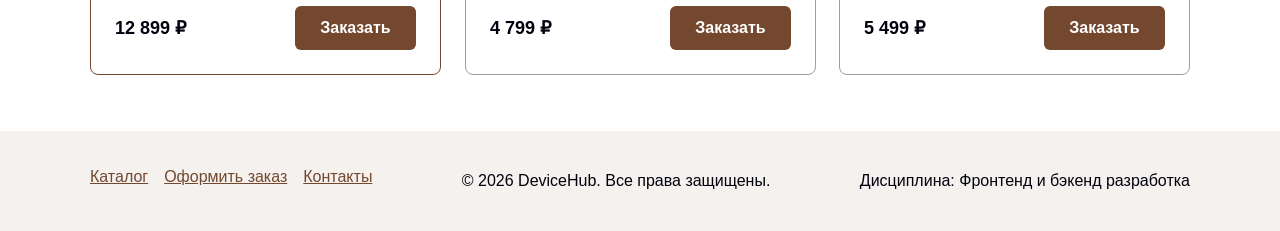
==== commit 4e68be83: "Merge pull request #2 from chukaloved/feature/products-array Feature/products array" ====
--- a/index.html
+++ b/index.html
@@ -83,7 +83,7 @@
     </section>
 
     <section class="section js-check" aria-labelledby="js-check-title">
-      <h2 id="js-check-title">Проверка JavaScript</h2>
+      <h2 id="js-check-title">Проверка JavaScript: статистика каталога</h2>
       <p class="js-message">JavaScript пока не выполнился.</p>
       <pre class="product-output"></pre>
     </section>
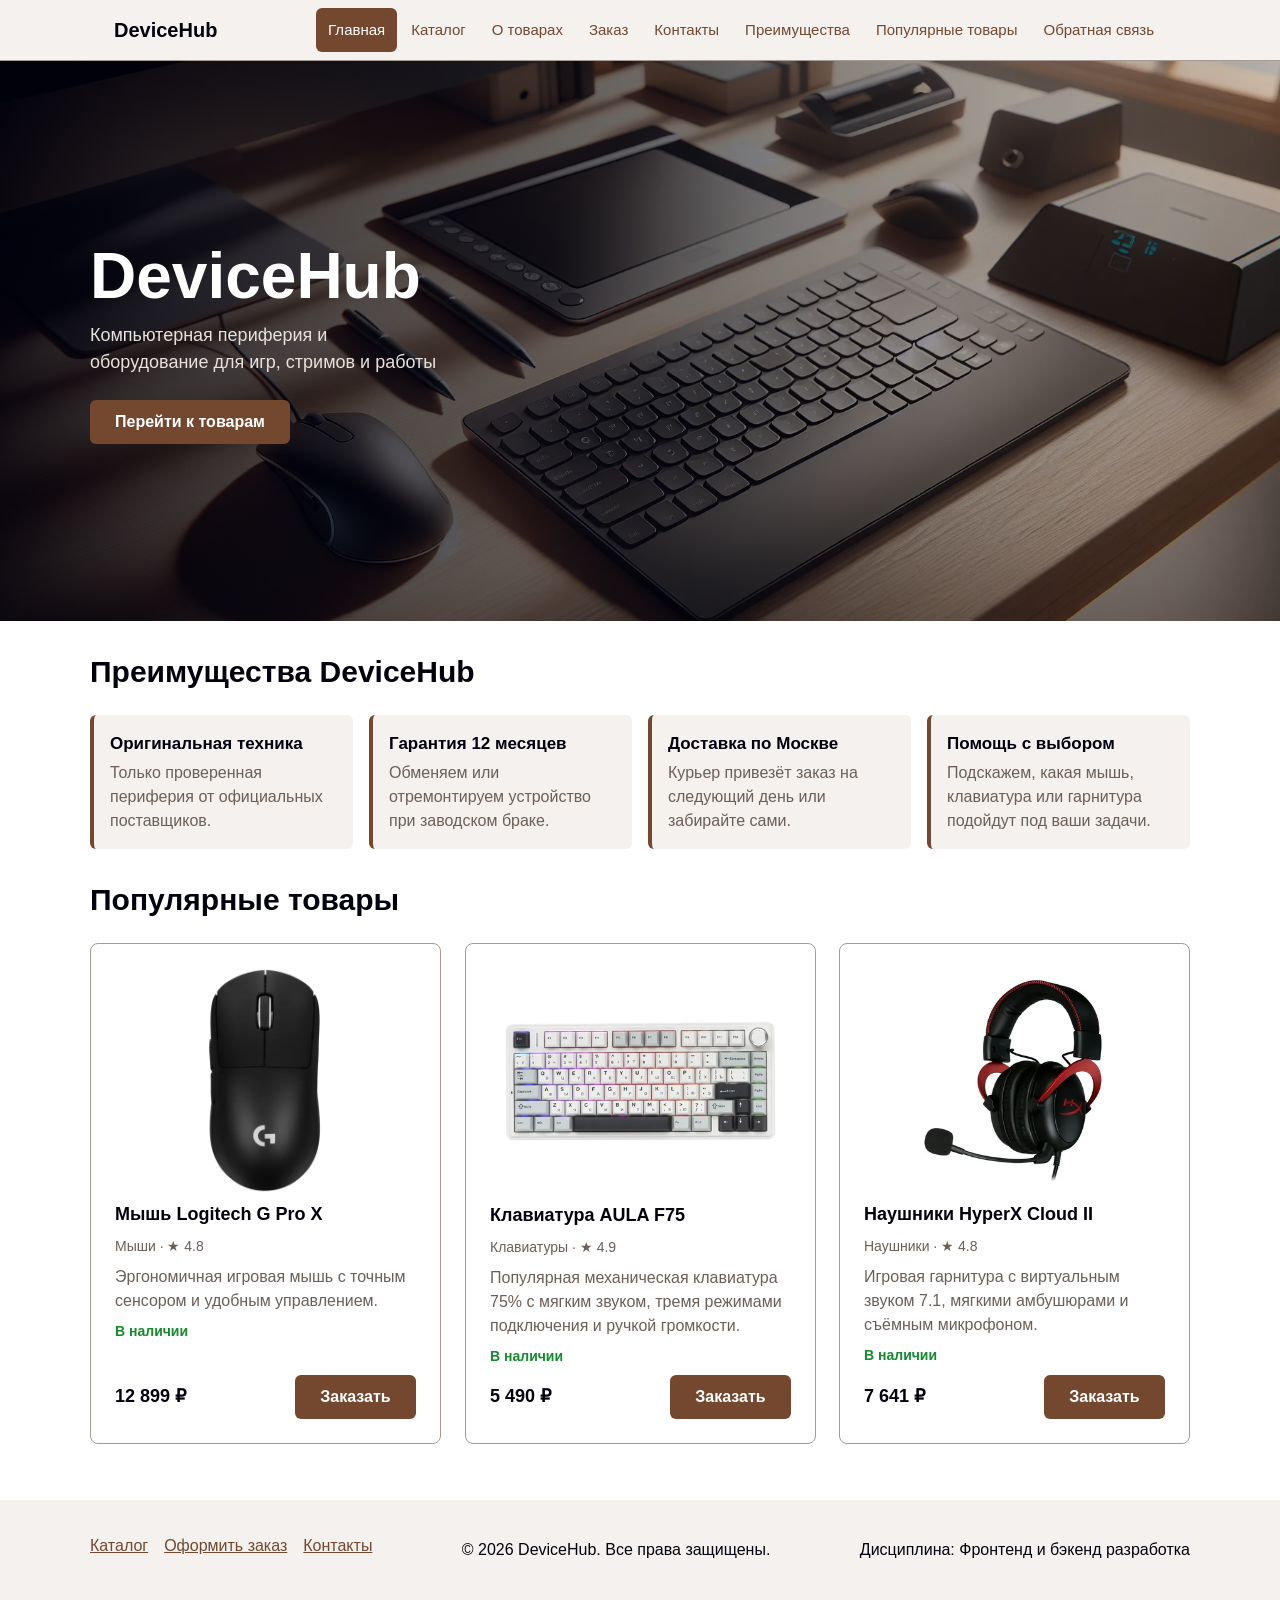
==== commit 6a8ee4b4: "Merge pull request #3 from chukaloved/feature/dom-events Feature/dom events" ====
--- a/index.html
+++ b/index.html
@@ -3,13 +3,17 @@
 <head>
   <meta charset="UTF-8">
   <meta name="viewport" content="width=device-width, initial-scale=1.0">
-  <meta name="description" content="DeviceHub — интернет-магазин компьютерной периферии: игровые мыши и микрофоны с доставкой по Москве.">
+  <meta name="description" content="DeviceHub — интернет-магазин компьютерной периферии: мыши, клавиатуры, наушники и микрофоны с доставкой по Москве.">
   <meta name="color-scheme" content="light dark">
   <title>DeviceHub — компьютерная периферия</title>
   <link rel="stylesheet" href="css/style.css">
   <link rel="stylesheet" href="css/responsive.css">
   <script>document.documentElement.classList.add('js');</script>
   <script src="js/data.js" defer></script>
+  <script src="js/utils.js" defer></script>
+  <script src="js/catalog.js" defer></script>
+  <script src="js/validation.js" defer></script>
+  <script src="js/modal.js" defer></script>
   <script src="js/main.js" defer></script>
 </head>
 
@@ -82,12 +86,6 @@
       </div>
     </section>
 
-    <section class="section js-check" aria-labelledby="js-check-title">
-      <h2 id="js-check-title">Проверка JavaScript: статистика каталога</h2>
-      <p class="js-message">JavaScript пока не выполнился.</p>
-      <pre class="product-output"></pre>
-    </section>
-
     <section class="section" id="advantages" aria-labelledby="advantages-title">
       <h2 id="advantages-title">Преимущества DeviceHub</h2>
       <ul class="advantages">
@@ -105,99 +103,17 @@
         </li>
         <li class="advantages__item">
           <h3 class="advantages__title">Помощь с выбором</h3>
-          <p class="advantages__text">Подскажем, какая мышь или микрофон подойдут под ваши задачи.</p>
+          <p class="advantages__text">Подскажем, какая мышь, клавиатура или гарнитура подойдут под ваши задачи.</p>
         </li>
       </ul>
     </section>
 
     <section class="section" id="popular" aria-labelledby="popular-title">
       <h2 id="popular-title">Популярные товары</h2>
-      <ul class="products-grid">
-          <li class="products-grid__item">
-            <article class="product-card product-card--featured" aria-labelledby="card-order-logitech-g-pro-x">
-              <img
-                class="product-card__image"
-                src="images/logitech-g-pro-x-640.webp"
-                srcset="images/logitech-g-pro-x-480.webp 480w, images/logitech-g-pro-x-640.webp 640w, images/logitech-g-pro-x-960.webp 960w"
-                sizes="(min-width: 1100px) 340px, (min-width: 1024px) 30vw, (min-width: 768px) 45vw, 100vw"
-                width="640"
-                height="640"
-                alt="Игровая мышь Logitech G Pro X чёрного цвета, вид сверху"
-                loading="lazy"
-                decoding="async"
-              >
-              <h3 class="product-card__title" id="card-order-logitech-g-pro-x">Мышь компьютерная Logitech G Pro X</h3>
-              <p class="product-card__description">Эргономичная игровая мышь с точным сенсором и удобным управлением.</p>
-              <div class="product-card__footer">
-                <p class="product-card__price">12&nbsp;899&nbsp;₽</p>
-                <button
-                class="button button--primary product-card__button"
-                type="button"
-                data-product="Logitech G Pro X"
-                aria-label="Заказать Logitech G Pro X"
-              >
-                Заказать
-              </button>
-              </div>
-            </article>
-          </li>
-          <li class="products-grid__item">
-            <article class="product-card" aria-labelledby="card-order-fifine-am8">
-              <img
-                class="product-card__image"
-                src="images/fifine-am8-640.webp"
-                srcset="images/fifine-am8-480.webp 480w, images/fifine-am8-640.webp 640w, images/fifine-am8-960.webp 960w"
-                sizes="(min-width: 1100px) 340px, (min-width: 1024px) 30vw, (min-width: 768px) 45vw, 100vw"
-                width="640"
-                height="1129"
-                alt="Динамический микрофон Fifine AM8 на подставке"
-                loading="lazy"
-                decoding="async"
-              >
-              <h3 class="product-card__title" id="card-order-fifine-am8">Микрофон Fifine AM8</h3>
-              <p class="product-card__description">Универсальный USB/XLR-микрофон с чистым звучанием для общения, стримов и записи.</p>
-              <div class="product-card__footer">
-                <p class="product-card__price">4&nbsp;799&nbsp;₽</p>
-                <button
-                class="button button--primary product-card__button"
-                type="button"
-                data-product="Fifine AM8"
-                aria-label="Заказать Fifine AM8"
-              >
-                Заказать
-              </button>
-              </div>
-            </article>
-          </li>
-          <li class="products-grid__item">
-            <article class="product-card" aria-labelledby="card-order-fifine-am8t">
-              <img
-                class="product-card__image"
-                src="images/fifine-am8t-640.webp"
-                srcset="images/fifine-am8t-480.webp 480w, images/fifine-am8t-640.webp 640w, images/fifine-am8t-960.webp 960w"
-                sizes="(min-width: 1100px) 340px, (min-width: 1024px) 30vw, (min-width: 768px) 45vw, 100vw"
-                width="640"
-                height="640"
-                alt="Микрофон Fifine AM8T на регулируемой настольной стойке"
-                loading="lazy"
-                decoding="async"
-              >
-              <h3 class="product-card__title" id="card-order-fifine-am8t">Микрофон Fifine AM8T</h3>
-              <p class="product-card__description">Настольный микрофон на стойке с удобной регулировкой положения и качественным звучанием.</p>
-              <div class="product-card__footer">
-                <p class="product-card__price">5&nbsp;499&nbsp;₽</p>
-                <button
-                class="button button--primary product-card__button"
-                type="button"
-                data-product="Fifine AM8T"
-                aria-label="Заказать Fifine AM8T"
-              >
-                Заказать
-              </button>
-              </div>
-            </article>
-          </li>
-      </ul>
+      <ul class="products-grid" data-popular-container></ul>
+      <noscript>
+        <p>Для вывода товаров включите JavaScript. Все товары есть в <a href="catalog.html">каталоге</a>.</p>
+      </noscript>
     </section>
 
     <p class="success-message" id="success-message" role="status" hidden>
--- a/css/style.css
+++ b/css/style.css
@@ -552,6 +552,33 @@
   margin-top: auto;
 }
 
+.product-card__link {
+  color: inherit;
+  text-decoration: none;
+}
+
+.product-card__link:hover {
+  color: var(--color-primary);
+  text-decoration: underline;
+}
+
+.product-card__meta {
+  margin: 0;
+  font-size: 0.875rem;
+  color: var(--color-muted);
+}
+
+.product-card__status {
+  margin: 0;
+  font-size: 0.875rem;
+  font-weight: 700;
+  color: var(--color-success);
+}
+
+.product-card__status--out {
+  color: var(--color-danger);
+}
+
 /* ===============================
    10. Каталог
    =============================== */
@@ -632,44 +659,59 @@
   font-weight: 700;
 }
 
-.filters-form__option {
-  display: flex;
-  align-items: center;
-  gap: var(--space-sm);
-  min-height: var(--tap-size);
-}
-
-.filters-form__option input {
-  width: 20px;
-  height: 20px;
-  margin: 0;
-  accent-color: var(--color-primary);
-}
-
-.filters-form__price {
-  display: grid;
-  grid-template-columns: repeat(2, minmax(0, 1fr));
-  gap: var(--space-sm);
-}
-
-.filters-form__price label {
+.catalog-controls__group {
+  min-width: 0;
+}
+
+.catalog-controls__label {
   display: block;
   margin-bottom: var(--space-xs);
-}
-
-.filters-form input[type="number"] {
+  font-weight: 700;
+}
+
+.catalog-controls__input,
+.catalog-controls__select {
   width: 100%;
   min-height: var(--tap-size);
   padding: 8px 10px;
   border: 1px solid var(--color-border-strong);
   border-radius: var(--radius-sm);
   font: inherit;
+  font-size: 16px;
   color: var(--color-text);
   background-color: var(--color-bg);
 }
 
-.filters-form .button {
-  width: 100%;
+.catalog-controls__input:hover,
+.catalog-controls__select:hover {
+  border-color: var(--color-primary);
+}
+
+.catalog-summary {
+  margin: var(--space-sm) 0 0;
+  font-weight: 700;
+}
+
+.catalog-count {
+  margin: 0 0 var(--space-md);
+  color: var(--color-muted);
+}
+
+.catalog-empty {
+  padding: var(--space-lg);
+  border: 1px dashed var(--color-border-strong);
+  border-radius: var(--radius-md);
+  text-align: center;
+  background-color: var(--color-surface);
+}
+
+.catalog-empty[hidden] {
+  display: none;
+}
+
+.catalog-empty__text {
+  margin: 0;
+  font-weight: 700;
 }
 
 /* ===============================
@@ -909,6 +951,31 @@
 
 [aria-invalid="true"] {
   border-color: var(--color-danger);
+  box-shadow: 0 0 0 1px var(--color-danger);
+}
+
+.form-error {
+  margin: var(--space-xs) 0 0;
+  font-size: 0.875rem;
+  font-weight: 700;
+  color: var(--color-danger);
+}
+
+.form-error:empty {
+  display: none;
+}
+
+.form-message {
+  margin: 0 0 var(--space-md);
+  font-weight: 700;
+}
+
+.form-message:empty {
+  display: none;
+}
+
+.form-message--error {
+  color: var(--color-danger);
 }
 
 /* ===============================
@@ -1049,21 +1116,3 @@
   align-items: center;
   min-height: var(--tap-size);
 }
-
-/* ===============================
-   17. Учебный блок проверки JavaScript
-   =============================== */
-.js-message {
-  margin: 0 0 var(--space-md);
-  font-weight: 700;
-}
-
-.product-output {
-  margin: 0;
-  padding: var(--space-md);
-  overflow-x: auto;
-  white-space: pre-wrap;
-  color: #f9fafb;
-  background-color: #111827;
-  border-radius: var(--radius-md);
-}
--- a/css/responsive.css
+++ b/css/responsive.css
@@ -4,18 +4,6 @@
    480px+ — крупный смартфон
    =============================== */
 @media (min-width: 480px) {
-  .nav-toggle__text {
-    position: static;
-    width: auto;
-    height: auto;
-    overflow: visible;
-    clip: auto;
-  }
-
-  .js .nav-toggle {
-    padding: var(--space-sm) var(--space-md);
-  }
-
   .hero__button {
     width: auto;
   }
@@ -105,20 +93,6 @@
   }
 
  
-  .cart-item {
-    grid-template-columns: 96px minmax(0, 1fr) auto 110px auto;
-    grid-template-areas: "image info quantity total remove";
-  }
-
-  .cart-item__image {
-    width: 96px;
-    height: 96px;
-  }
-
-  .cart-item__remove {
-    justify-self: end;
-  }
-
   .contacts-layout {
     grid-template-columns: minmax(0, 2fr) minmax(0, 3fr);
     align-items: start;
@@ -164,26 +138,6 @@
   .site-header__inner {
     flex-wrap: nowrap;
     padding-block: var(--space-sm);
-  }
-
-  .site-nav {
-    order: 1;
-    margin-left: auto;
-  }
-
-  .site-header__actions {
-    order: 2;
-    margin-left: 0;
-  }
-
-  .cart-content {
-    grid-template-columns: minmax(0, 1fr) 300px;
-    align-items: start;
-  }
-
-  .cart-summary {
-    position: sticky;
-    top: calc(var(--header-offset) + var(--space-md));
   }
 
   .site-nav__list {
@@ -389,10 +343,10 @@
 }
 
 /* ===============================
-   Доработка: тёмная тема по настройке системы или по кнопке в шапке
+   Доработка: тёмная тема по настройке системы
    =============================== */
 @media (prefers-color-scheme: dark) {
-  :root:not([data-theme="light"]) {
+  :root {
     color-scheme: dark;
     --color-bg: #1a1412;
     --color-text: #f2ece7;
@@ -411,37 +365,9 @@
     --color-focus: #f0d4c0;
   }
 
-  :root:not([data-theme="light"]) .order-dialog::backdrop {
+  .order-dialog::backdrop {
     background-color: rgba(0, 0, 0, 0.75);
   }
-}
-
-/* Тема, выбранная кнопкой в шапке (сохраняется в localStorage) */
-:root[data-theme="dark"] {
-  color-scheme: dark;
-  --color-bg: #1a1412;
-  --color-text: #f2ece7;
-  --color-muted: #b8aca3;
-  --color-primary: #d9b49b;
-  --color-primary-dark: #f0d4c0;
-  --color-on-primary: #1a1412;
-  --color-border: #5a4d45;
-  --color-border-strong: #8f8178;
-  --color-surface: #231b18;
-  --color-surface-accent: #2e2420;
-  --color-media-bg: #ffffff;
-  --color-danger: #ff8a8a;
-  --color-success: #6fd38a;
-  --color-success-bg: #17301e;
-  --color-focus: #f0d4c0;
-}
-
-:root[data-theme="dark"] .order-dialog::backdrop {
-  background-color: rgba(0, 0, 0, 0.75);
-}
-
-:root[data-theme="light"] {
-  color-scheme: light;
 }
 
 /* ===============================
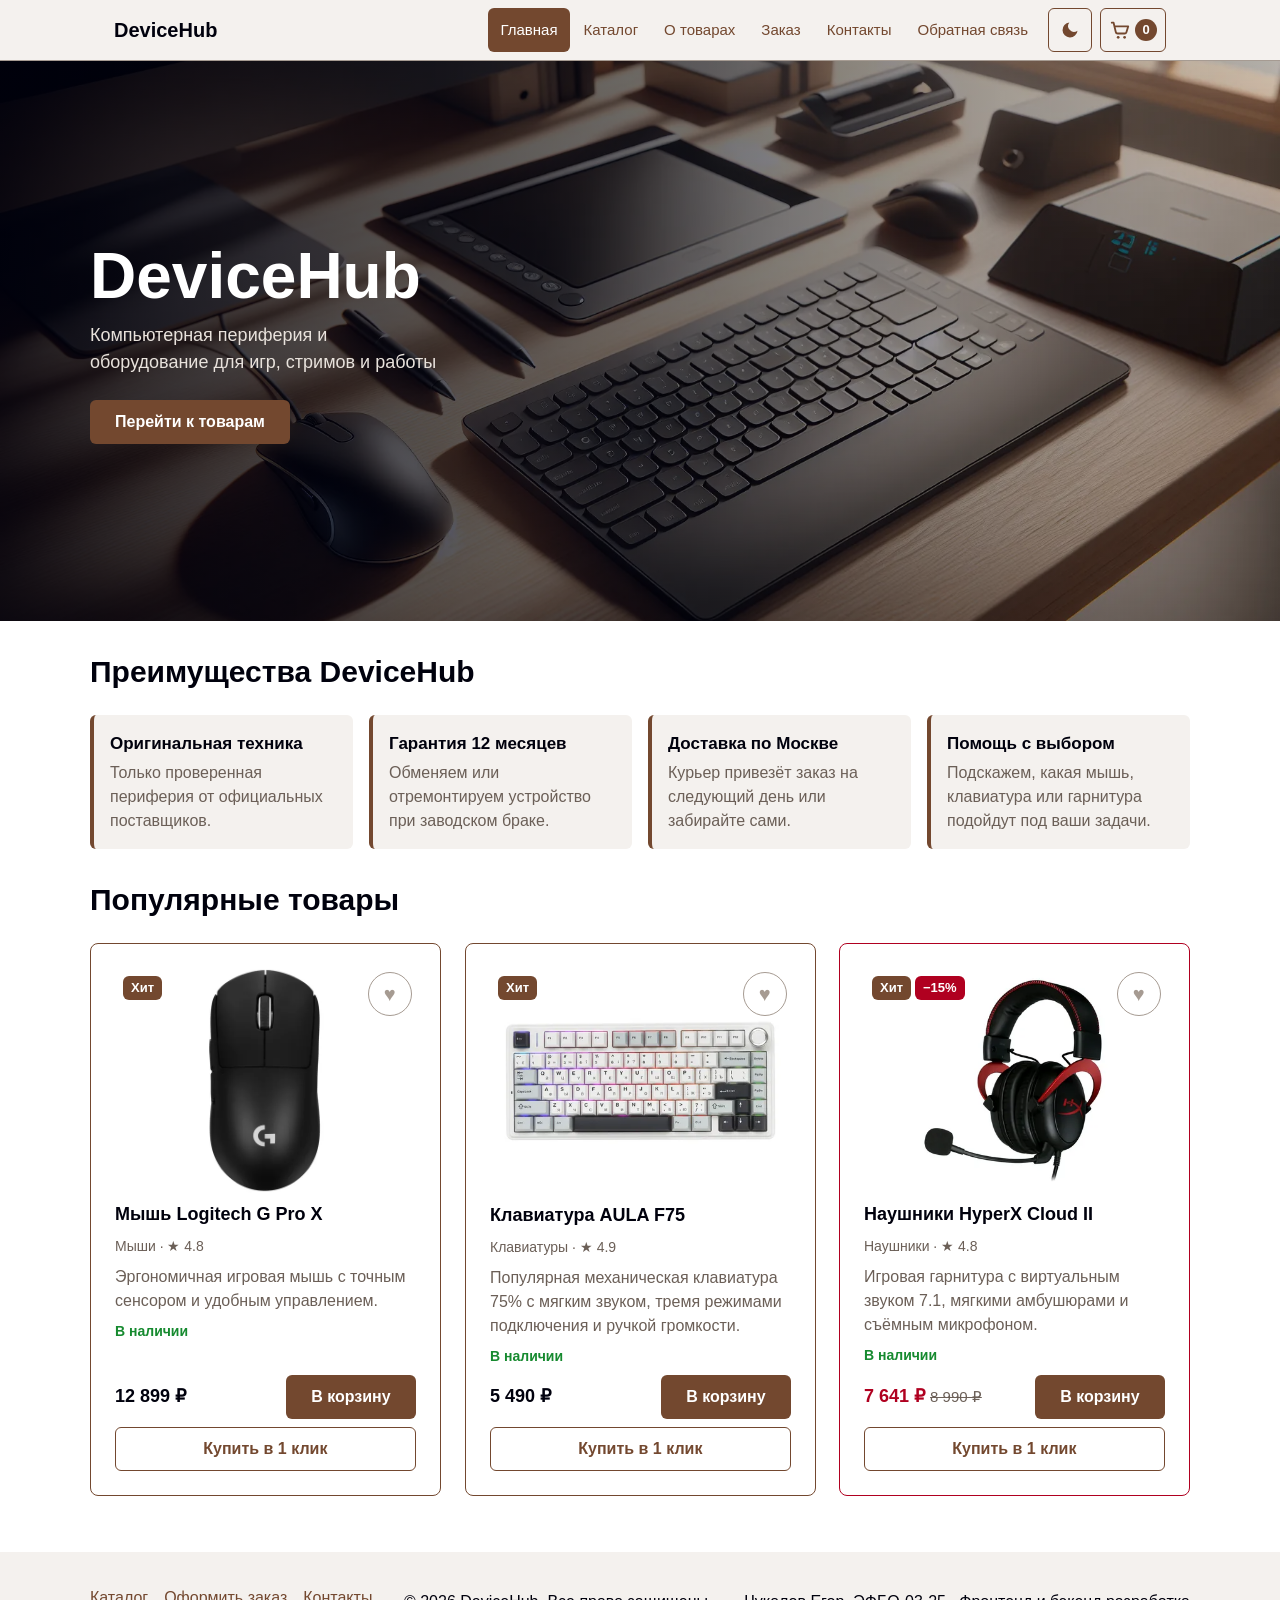
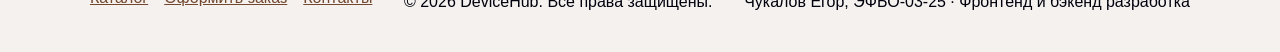
==== commit 5b6ebf31: "Merge pull request #4 from chukaloved/feature/improvements Feature/improvements" ====
--- a/index.html
+++ b/index.html
@@ -8,9 +8,23 @@
   <title>DeviceHub — компьютерная периферия</title>
   <link rel="stylesheet" href="css/style.css">
   <link rel="stylesheet" href="css/responsive.css">
-  <script>document.documentElement.classList.add('js');</script>
+  <script>
+    document.documentElement.classList.add('js');
+    // Тема применяется до отрисовки страницы, чтобы не было мигания
+    try {
+      const savedTheme = JSON.parse(localStorage.getItem('devicehub-theme'));
+      if (savedTheme === 'dark' || savedTheme === 'light') {
+        document.documentElement.dataset.theme = savedTheme;
+      }
+    } catch (error) {
+      // localStorage недоступен — используется тема системы
+    }
+  </script>
   <script src="js/data.js" defer></script>
+  <script src="js/storage.js" defer></script>
   <script src="js/utils.js" defer></script>
+  <script src="js/favorites.js" defer></script>
+  <script src="js/cart.js" defer></script>
   <script src="js/catalog.js" defer></script>
   <script src="js/validation.js" defer></script>
   <script src="js/modal.js" defer></script>
@@ -23,6 +37,23 @@
   <header class="site-header">
     <div class="site-header__inner">
       <a class="site-header__logo" href="index.html">DeviceHub</a>
+
+      <div class="site-header__actions">
+        <button class="theme-toggle" type="button" aria-pressed="false" aria-label="Тёмная тема">
+          <svg class="theme-toggle__icon" width="20" height="20" viewBox="0 0 24 24" aria-hidden="true" focusable="false">
+            <path d="M21 12.8A9 9 0 1 1 11.2 3a7 7 0 0 0 9.8 9.8z" fill="currentColor"/>
+          </svg>
+        </button>
+        <a class="header-cart" href="cart.html" aria-label="Корзина">
+          <svg class="header-cart__icon" width="22" height="22" viewBox="0 0 24 24" aria-hidden="true" focusable="false">
+            <path d="M3 4h2l2.4 10.2a2 2 0 0 0 2 1.6h7.7a2 2 0 0 0 1.9-1.4L21 8H6.2" fill="none" stroke="currentColor" stroke-width="2" stroke-linecap="round" stroke-linejoin="round"/>
+            <circle cx="10" cy="20" r="1.5" fill="currentColor"/>
+            <circle cx="17" cy="20" r="1.5" fill="currentColor"/>
+          </svg>
+          <span class="header-cart__text">Корзина</span>
+          <span class="header-cart__count" data-cart-count>0</span>
+        </a>
+      </div>
 
       <button
         class="nav-toggle"
@@ -50,12 +81,6 @@
           </li>
           <li class="site-nav__item">
             <a class="site-nav__link" href="contacts.html">Контакты</a>
-          </li>
-          <li class="site-nav__item">
-            <a class="site-nav__link" href="index.html#advantages">Преимущества</a>
-          </li>
-          <li class="site-nav__item">
-            <a class="site-nav__link" href="index.html#popular">Популярные товары</a>
           </li>
           <li class="site-nav__item">
             <a class="site-nav__link" href="contacts.html#feedback">Обратная связь</a>
@@ -131,7 +156,7 @@
         </ul>
       </nav>
       <p>&copy; 2026 DeviceHub. Все права защищены.</p>
-      <p>Дисциплина: Фронтенд и бэкенд разработка</p>
+      <p>Чукалов Егор, ЭФБО-03-25 · Фронтенд и бэкенд разработка</p>
     </div>
   </footer>
 
--- a/css/style.css
+++ b/css/style.css
@@ -332,6 +332,15 @@
   cursor: not-allowed;
 }
 
+.button--primary:disabled:hover {
+  background-color: var(--color-primary);
+}
+
+.button--secondary:disabled:hover {
+  color: var(--color-primary);
+  background-color: transparent;
+}
+
 .section {
   max-width: var(--container-width);
   margin: 0 auto var(--space-xl);
@@ -692,6 +701,26 @@
   font-weight: 700;
 }
 
+.catalog-controls__check {
+  display: flex;
+  align-items: center;
+  gap: var(--space-sm);
+  min-height: var(--tap-size);
+  font-weight: 700;
+  cursor: pointer;
+}
+
+.catalog-controls__check input {
+  width: 20px;
+  height: 20px;
+  margin: 0;
+  accent-color: var(--color-primary);
+}
+
+.catalog-controls__reset {
+  width: 100%;
+}
+
 .catalog-count {
   margin: 0 0 var(--space-md);
   color: var(--color-muted);
@@ -711,7 +740,43 @@
 
 .catalog-empty__text {
   margin: 0;
-  font-weight: 700;
+  font-size: 1.125rem;
+  font-weight: 700;
+}
+
+.catalog-empty__hint {
+  margin: var(--space-sm) 0;
+  color: var(--color-muted);
+}
+
+.catalog-empty__hint:empty {
+  display: none;
+}
+
+.catalog-empty__suggestions {
+  display: flex;
+  flex-wrap: wrap;
+  justify-content: center;
+  gap: var(--space-sm);
+  margin: 0 0 var(--space-md);
+  padding: 0;
+  list-style: none;
+}
+
+.catalog-empty__suggestion {
+  min-height: var(--tap-size);
+  padding: var(--space-xs) var(--space-md);
+  border: 1px solid var(--color-primary);
+  border-radius: 999px;
+  font: inherit;
+  color: var(--color-primary);
+  background-color: var(--color-bg);
+  cursor: pointer;
+}
+
+.catalog-empty__suggestion:hover {
+  color: var(--color-on-primary);
+  background-color: var(--color-primary);
 }
 
 /* ===============================
@@ -1116,3 +1181,597 @@
   align-items: center;
   min-height: var(--tap-size);
 }
+
+/* ===============================
+   17. Шапка: корзина и действия
+   =============================== */
+/* На узком экране у кнопки меню остаётся только иконка: текст скрыт визуально,
+   но остаётся доступным для экранных дикторов */
+.nav-toggle__text {
+  position: absolute;
+  width: 1px;
+  height: 1px;
+  overflow: hidden;
+  clip: rect(0 0 0 0);
+  white-space: nowrap;
+}
+
+.js .nav-toggle {
+  padding: var(--space-sm);
+}
+
+.site-header__actions {
+  display: flex;
+  align-items: center;
+  gap: var(--space-sm);
+  margin-left: auto;
+}
+
+.theme-toggle {
+  display: inline-flex;
+  align-items: center;
+  justify-content: center;
+  width: var(--tap-size);
+  height: var(--tap-size);
+  padding: 0;
+  border: 1px solid var(--color-primary);
+  border-radius: var(--radius-sm);
+  color: var(--color-primary);
+  background-color: transparent;
+  cursor: pointer;
+}
+
+.theme-toggle:hover,
+.theme-toggle[aria-pressed="true"] {
+  color: var(--color-on-primary);
+  background-color: var(--color-primary);
+}
+
+.header-cart {
+  position: relative;
+  display: inline-flex;
+  align-items: center;
+  gap: var(--space-xs);
+  min-height: var(--tap-size);
+  padding: var(--space-xs) var(--space-sm);
+  border: 1px solid var(--color-primary);
+  border-radius: var(--radius-sm);
+  color: var(--color-primary);
+  font-weight: 700;
+  text-decoration: none;
+}
+
+.header-cart:hover,
+.header-cart[aria-current="page"] {
+  color: var(--color-on-primary);
+  background-color: var(--color-primary);
+}
+
+.header-cart__icon {
+  flex-shrink: 0;
+}
+
+.header-cart__text {
+  position: absolute;
+  width: 1px;
+  height: 1px;
+  overflow: hidden;
+  clip: rect(0 0 0 0);
+  white-space: nowrap;
+}
+
+.header-cart__count {
+  min-width: 22px;
+  padding: 0 6px;
+  border-radius: 11px;
+  font-size: 0.8125rem;
+  line-height: 22px;
+  text-align: center;
+  color: var(--color-on-primary);
+  background-color: var(--color-primary);
+}
+
+.header-cart:hover .header-cart__count,
+.header-cart[aria-current="page"] .header-cart__count {
+  color: var(--color-primary);
+  background-color: var(--color-on-primary);
+}
+
+/* ===============================
+   18. Уведомления
+   =============================== */
+.toast {
+  position: fixed;
+  left: 50%;
+  bottom: var(--space-lg);
+  z-index: 50;
+  width: max-content;
+  max-width: calc(100% - 32px);
+  margin: 0;
+  padding: var(--space-sm) var(--space-md);
+  border-radius: var(--radius-md);
+  font-weight: 700;
+  color: var(--color-on-primary);
+  background-color: var(--color-primary-dark);
+  box-shadow: 0 6px 20px rgba(0, 0, 0, 0.25);
+  opacity: 0;
+  pointer-events: none;
+  transform: translate(-50%, 12px);
+  transition: opacity 0.2s ease, transform 0.2s ease;
+}
+
+.toast:empty {
+  display: none;
+}
+
+.toast--visible {
+  opacity: 1;
+  transform: translate(-50%, 0);
+}
+
+.product-card__quick {
+  width: 100%;
+}
+
+/* ===============================
+   19. Корзина
+   =============================== */
+.cart-empty {
+  padding: var(--space-xl) var(--space-lg);
+  border: 1px dashed var(--color-border-strong);
+  border-radius: var(--radius-md);
+  text-align: center;
+  background-color: var(--color-surface);
+}
+
+.cart-empty[hidden],
+.cart-content[hidden] {
+  display: none;
+}
+
+.cart-empty__title {
+  margin: 0 0 var(--space-sm);
+  font-size: 1.25rem;
+  font-weight: 700;
+}
+
+.cart-empty__text {
+  margin: 0 0 var(--space-md);
+  color: var(--color-muted);
+}
+
+.cart-content {
+  display: grid;
+  grid-template-columns: minmax(0, 1fr);
+  gap: var(--space-lg);
+}
+
+.cart-list {
+  display: grid;
+  gap: var(--space-md);
+  margin: 0;
+  padding: 0;
+  list-style: none;
+}
+
+.cart-item {
+  display: grid;
+  grid-template-columns: 72px minmax(0, 1fr) auto;
+  grid-template-areas:
+    "image info info"
+    "quantity quantity total"
+    "remove remove remove";
+  align-items: center;
+  gap: var(--space-sm) var(--space-md);
+  padding: var(--space-md);
+  border: 1px solid var(--color-border);
+  border-radius: var(--radius-md);
+}
+
+.cart-item__image {
+  grid-area: image;
+  width: 72px;
+  height: 72px;
+  object-fit: contain;
+  border-radius: var(--radius-sm);
+  background-color: var(--color-media-bg);
+}
+
+.cart-item__info {
+  grid-area: info;
+  min-width: 0;
+}
+
+.cart-item__title {
+  margin: 0 0 var(--space-xs);
+  font-size: 1rem;
+}
+
+.cart-item__link {
+  color: var(--color-text);
+  text-decoration: none;
+}
+
+.cart-item__link:hover {
+  color: var(--color-primary);
+  text-decoration: underline;
+}
+
+.cart-item__price {
+  margin: 0;
+  color: var(--color-muted);
+}
+
+.cart-item__total {
+  grid-area: total;
+  margin: 0;
+  font-size: 1.125rem;
+  font-weight: 700;
+  text-align: right;
+}
+
+.cart-item__remove {
+  grid-area: remove;
+  justify-self: start;
+  min-height: var(--tap-size);
+  padding: var(--space-xs) 0;
+  border: none;
+  font: inherit;
+  color: var(--color-danger);
+  text-decoration: underline;
+  background: none;
+  cursor: pointer;
+}
+
+.quantity {
+  grid-area: quantity;
+  display: inline-flex;
+  align-items: center;
+  width: max-content;
+  border: 1px solid var(--color-border-strong);
+  border-radius: var(--radius-sm);
+}
+
+.quantity__button {
+  width: var(--tap-size);
+  height: var(--tap-size);
+  border: none;
+  font: inherit;
+  font-size: 1.25rem;
+  color: var(--color-primary);
+  background: none;
+  cursor: pointer;
+}
+
+.quantity__button:disabled {
+  opacity: 0.4;
+  cursor: not-allowed;
+}
+
+.quantity__input {
+  width: 48px;
+  height: var(--tap-size);
+  border: none;
+  border-inline: 1px solid var(--color-border);
+  font: inherit;
+  font-size: 16px;
+  text-align: center;
+  color: var(--color-text);
+  background-color: var(--color-bg);
+  -moz-appearance: textfield;
+  appearance: textfield;
+}
+
+.quantity__input::-webkit-inner-spin-button,
+.quantity__input::-webkit-outer-spin-button {
+  margin: 0;
+  -webkit-appearance: none;
+}
+
+.cart-summary {
+  align-self: start;
+  padding: var(--space-md);
+  border: 1px solid var(--color-border);
+  border-radius: var(--radius-md);
+  background-color: var(--color-surface);
+}
+
+.cart-summary__title {
+  margin: 0 0 var(--space-md);
+  font-size: 1.25rem;
+}
+
+.cart-summary__list {
+  margin: 0 0 var(--space-md);
+}
+
+.cart-summary__row {
+  display: flex;
+  justify-content: space-between;
+  gap: var(--space-md);
+  padding: var(--space-xs) 0;
+}
+
+.cart-summary__row dt,
+.cart-summary__row dd {
+  margin: 0;
+}
+
+.cart-summary__row dd {
+  font-weight: 700;
+  text-align: right;
+}
+
+.cart-summary__row--total {
+  margin-top: var(--space-xs);
+  padding-top: var(--space-sm);
+  border-top: 1px solid var(--color-border);
+  font-size: 1.25rem;
+}
+
+.cart-summary__row[hidden] {
+  display: none;
+}
+
+.cart-summary__row--discount dd {
+  color: var(--color-success);
+}
+
+.promo-form {
+  margin-bottom: var(--space-md);
+}
+
+.promo-form__label {
+  display: block;
+  margin-bottom: var(--space-xs);
+  font-weight: 700;
+}
+
+.promo-form__row {
+  display: flex;
+  gap: var(--space-sm);
+}
+
+.promo-form__input {
+  flex: 1;
+  min-width: 0;
+  min-height: var(--tap-size);
+  padding: 8px 10px;
+  border: 1px solid var(--color-border-strong);
+  border-radius: var(--radius-sm);
+  font: inherit;
+  font-size: 16px;
+  text-transform: uppercase;
+  color: var(--color-text);
+  background-color: var(--color-bg);
+}
+
+.promo-form__input::placeholder {
+  text-transform: none;
+}
+
+.promo-form__button {
+  padding-inline: var(--space-md);
+}
+
+.promo-form__message {
+  margin: var(--space-xs) 0 0;
+  font-size: 0.875rem;
+  font-weight: 700;
+  color: var(--color-success);
+}
+
+.promo-form__message:empty {
+  display: none;
+}
+
+.promo-form__message--error {
+  color: var(--color-danger);
+}
+
+.promo-form__remove {
+  min-height: 32px;
+  padding: 0;
+  border: none;
+  font: inherit;
+  font-size: 0.875rem;
+  color: var(--color-primary);
+  text-decoration: underline;
+  background: none;
+  cursor: pointer;
+}
+
+.promo-form__remove[hidden] {
+  display: none;
+}
+
+.cart-summary__button {
+  width: 100%;
+  margin-top: var(--space-sm);
+}
+
+/* ===============================
+   20. Карточка товара: метки, избранное, старая цена
+   =============================== */
+.product-card__media {
+  position: relative;
+}
+
+.product-card__badges {
+  position: absolute;
+  top: var(--space-sm);
+  left: var(--space-sm);
+  display: flex;
+  flex-wrap: wrap;
+  gap: var(--space-xs);
+  margin: 0;
+  padding: 0;
+  list-style: none;
+}
+
+.badge {
+  padding: 2px var(--space-sm);
+  border-radius: var(--radius-sm);
+  font-size: 0.8125rem;
+  font-weight: 700;
+  color: #ffffff;
+}
+
+.badge--popular {
+  background-color: #73482F;
+}
+
+.badge--discount {
+  background-color: #b00020;
+}
+
+.product-card--out .product-card__image {
+  opacity: 0.55;
+}
+
+.favorite-button {
+  position: absolute;
+  top: var(--space-xs);
+  right: var(--space-xs);
+  display: inline-flex;
+  align-items: center;
+  justify-content: center;
+  width: var(--tap-size);
+  height: var(--tap-size);
+  padding: 0;
+  border: 1px solid #A69B92;
+  border-radius: 50%;
+  font-size: 1.25rem;
+  line-height: 1;
+  color: #A69B92;
+  background-color: rgba(255, 255, 255, 0.9);
+  cursor: pointer;
+}
+
+.favorite-button:hover {
+  color: #b00020;
+  border-color: #b00020;
+}
+
+.favorite-button--active {
+  color: #ffffff;
+  border-color: #b00020;
+  background-color: #b00020;
+}
+
+.favorite-button--active:hover {
+  color: #ffffff;
+}
+
+.product-card__price-current {
+  font-weight: 700;
+}
+
+.product-card__price-old {
+  font-size: 0.9375rem;
+  font-weight: 400;
+  color: var(--color-muted);
+}
+
+.favorites-empty {
+  color: var(--color-muted);
+}
+
+.favorites-empty[hidden] {
+  display: none;
+}
+
+/* ===============================
+   21. Страница товара
+   =============================== */
+.product-details__media {
+  position: relative;
+}
+
+.product-details__meta {
+  margin: 0 0 var(--space-sm);
+  color: var(--color-muted);
+}
+
+.product-details__price-current {
+  font-size: 1.5rem;
+  font-weight: 700;
+}
+
+.product-details__price-old {
+  font-weight: 400;
+  color: var(--color-muted);
+}
+
+.product-details__actions {
+  display: flex;
+  flex-wrap: wrap;
+  align-items: center;
+  gap: var(--space-sm);
+  margin-top: var(--space-md);
+}
+
+.product-details__actions [hidden] {
+  display: none;
+}
+
+.product-details__more {
+  display: inline-flex;
+  align-items: center;
+  min-height: var(--tap-size);
+  font-weight: 700;
+}
+
+.compare-table__row--current th,
+.compare-table__row--current td {
+  background-color: var(--color-surface-accent);
+}
+
+.product-not-found {
+  max-width: var(--container-width);
+  margin: 0 auto var(--space-xl);
+  padding: var(--space-xl) var(--page-padding);
+  text-align: center;
+}
+
+[data-similar-section][hidden],
+[data-product-intro][hidden] {
+  display: none;
+}
+
+/* ===============================
+   22. Заказ из корзины
+   =============================== */
+.order-cart {
+  margin-bottom: var(--space-md);
+  padding: var(--space-md);
+  border: 1px solid var(--color-border);
+  border-radius: var(--radius-md);
+  background-color: var(--color-surface);
+}
+
+.order-cart[hidden],
+[data-single-product][hidden] {
+  display: none;
+}
+
+.order-cart__title {
+  margin: 0 0 var(--space-sm);
+  font-weight: 700;
+}
+
+.order-cart__list {
+  margin: 0 0 var(--space-sm);
+  padding-left: var(--space-lg);
+}
+
+.order-cart__total {
+  margin: 0 0 var(--space-sm);
+  font-size: 1.125rem;
+  font-weight: 700;
+}
+
+.order-cart__link {
+  font-weight: 700;
+}
+
--- a/css/responsive.css
+++ b/css/responsive.css
@@ -4,6 +4,18 @@
    480px+ — крупный смартфон
    =============================== */
 @media (min-width: 480px) {
+  .nav-toggle__text {
+    position: static;
+    width: auto;
+    height: auto;
+    overflow: visible;
+    clip: auto;
+  }
+
+  .js .nav-toggle {
+    padding: var(--space-sm) var(--space-md);
+  }
+
   .hero__button {
     width: auto;
   }
@@ -93,6 +105,20 @@
   }
 
  
+  .cart-item {
+    grid-template-columns: 96px minmax(0, 1fr) auto 110px auto;
+    grid-template-areas: "image info quantity total remove";
+  }
+
+  .cart-item__image {
+    width: 96px;
+    height: 96px;
+  }
+
+  .cart-item__remove {
+    justify-self: end;
+  }
+
   .contacts-layout {
     grid-template-columns: minmax(0, 2fr) minmax(0, 3fr);
     align-items: start;
@@ -138,6 +164,26 @@
   .site-header__inner {
     flex-wrap: nowrap;
     padding-block: var(--space-sm);
+  }
+
+  .site-nav {
+    order: 1;
+    margin-left: auto;
+  }
+
+  .site-header__actions {
+    order: 2;
+    margin-left: 0;
+  }
+
+  .cart-content {
+    grid-template-columns: minmax(0, 1fr) 300px;
+    align-items: start;
+  }
+
+  .cart-summary {
+    position: sticky;
+    top: calc(var(--header-offset) + var(--space-md));
   }
 
   .site-nav__list {
@@ -343,10 +389,10 @@
 }
 
 /* ===============================
-   Доработка: тёмная тема по настройке системы
+   Доработка: тёмная тема по настройке системы или по кнопке в шапке
    =============================== */
 @media (prefers-color-scheme: dark) {
-  :root {
+  :root:not([data-theme="light"]) {
     color-scheme: dark;
     --color-bg: #1a1412;
     --color-text: #f2ece7;
@@ -365,9 +411,37 @@
     --color-focus: #f0d4c0;
   }
 
-  .order-dialog::backdrop {
+  :root:not([data-theme="light"]) .order-dialog::backdrop {
     background-color: rgba(0, 0, 0, 0.75);
   }
+}
+
+/* Тема, выбранная кнопкой в шапке (сохраняется в localStorage) */
+:root[data-theme="dark"] {
+  color-scheme: dark;
+  --color-bg: #1a1412;
+  --color-text: #f2ece7;
+  --color-muted: #b8aca3;
+  --color-primary: #d9b49b;
+  --color-primary-dark: #f0d4c0;
+  --color-on-primary: #1a1412;
+  --color-border: #5a4d45;
+  --color-border-strong: #8f8178;
+  --color-surface: #231b18;
+  --color-surface-accent: #2e2420;
+  --color-media-bg: #ffffff;
+  --color-danger: #ff8a8a;
+  --color-success: #6fd38a;
+  --color-success-bg: #17301e;
+  --color-focus: #f0d4c0;
+}
+
+:root[data-theme="dark"] .order-dialog::backdrop {
+  background-color: rgba(0, 0, 0, 0.75);
+}
+
+:root[data-theme="light"] {
+  color-scheme: light;
 }
 
 /* ===============================
